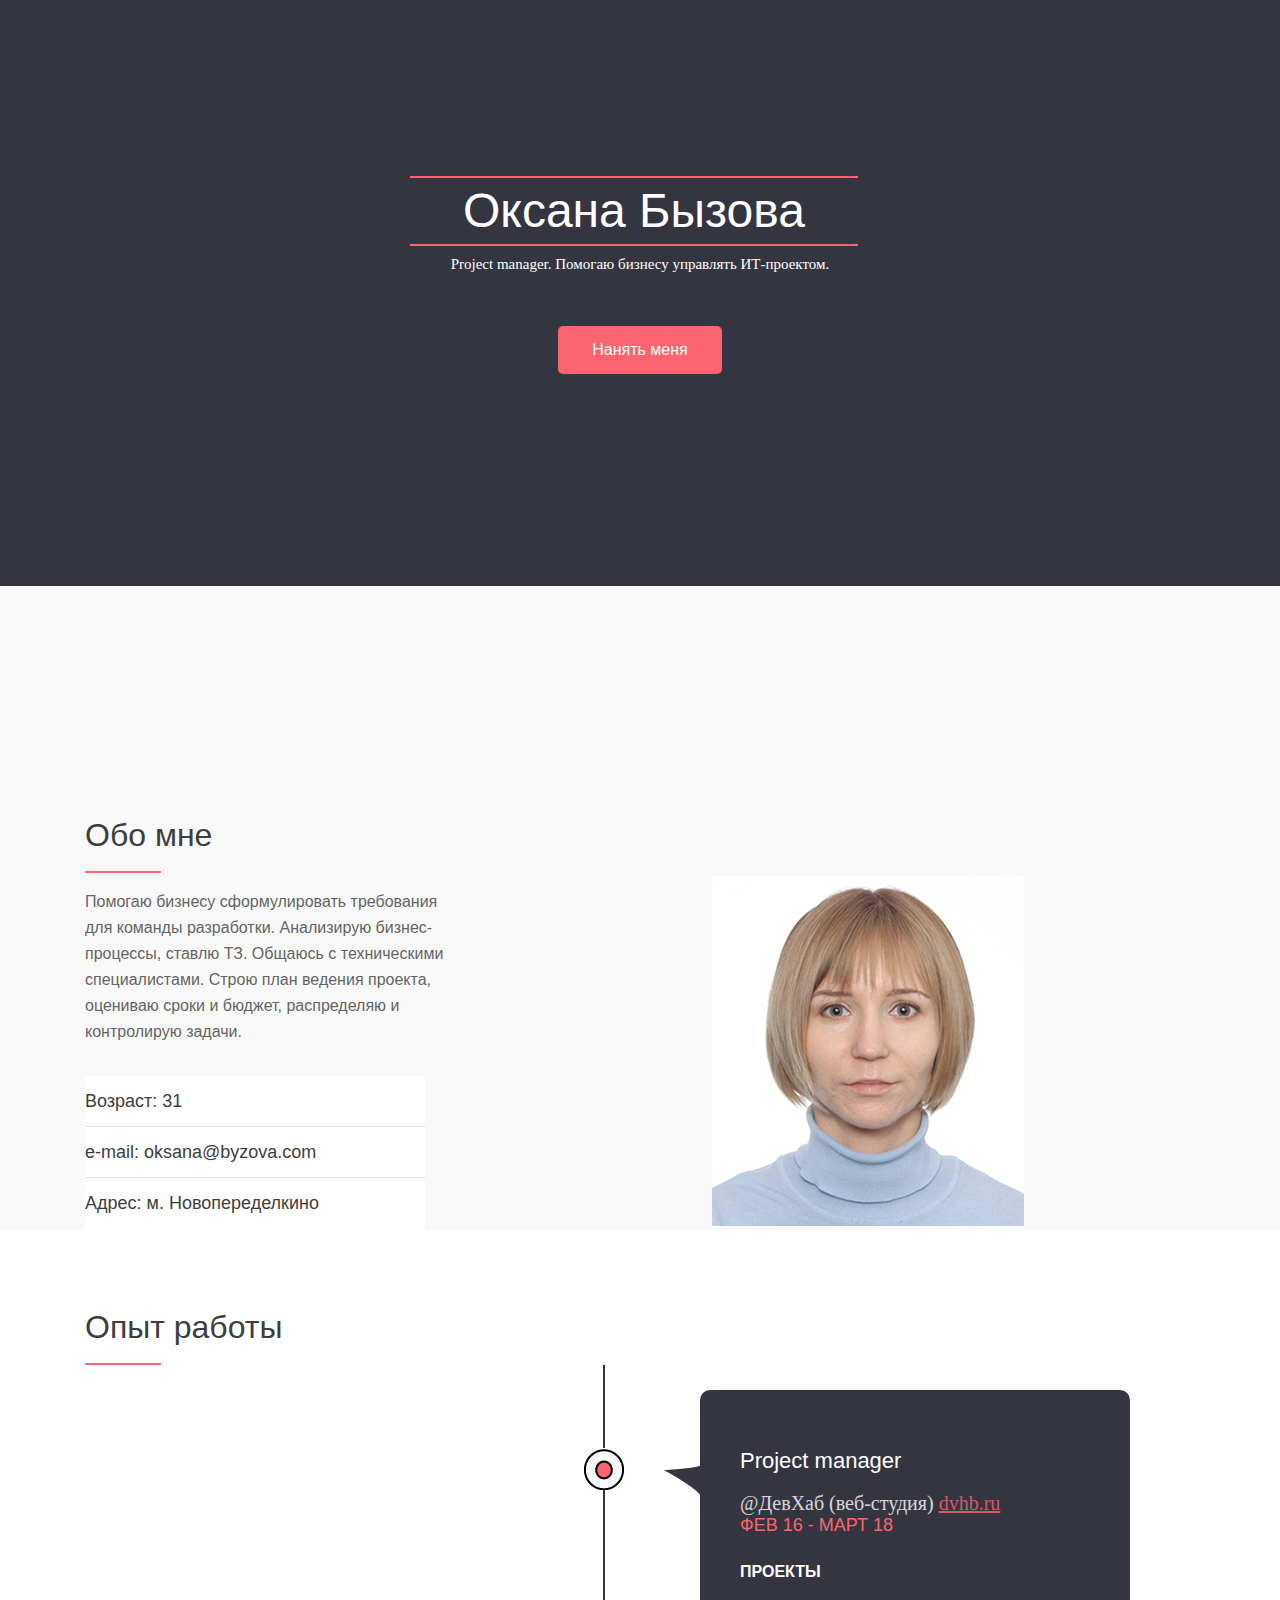
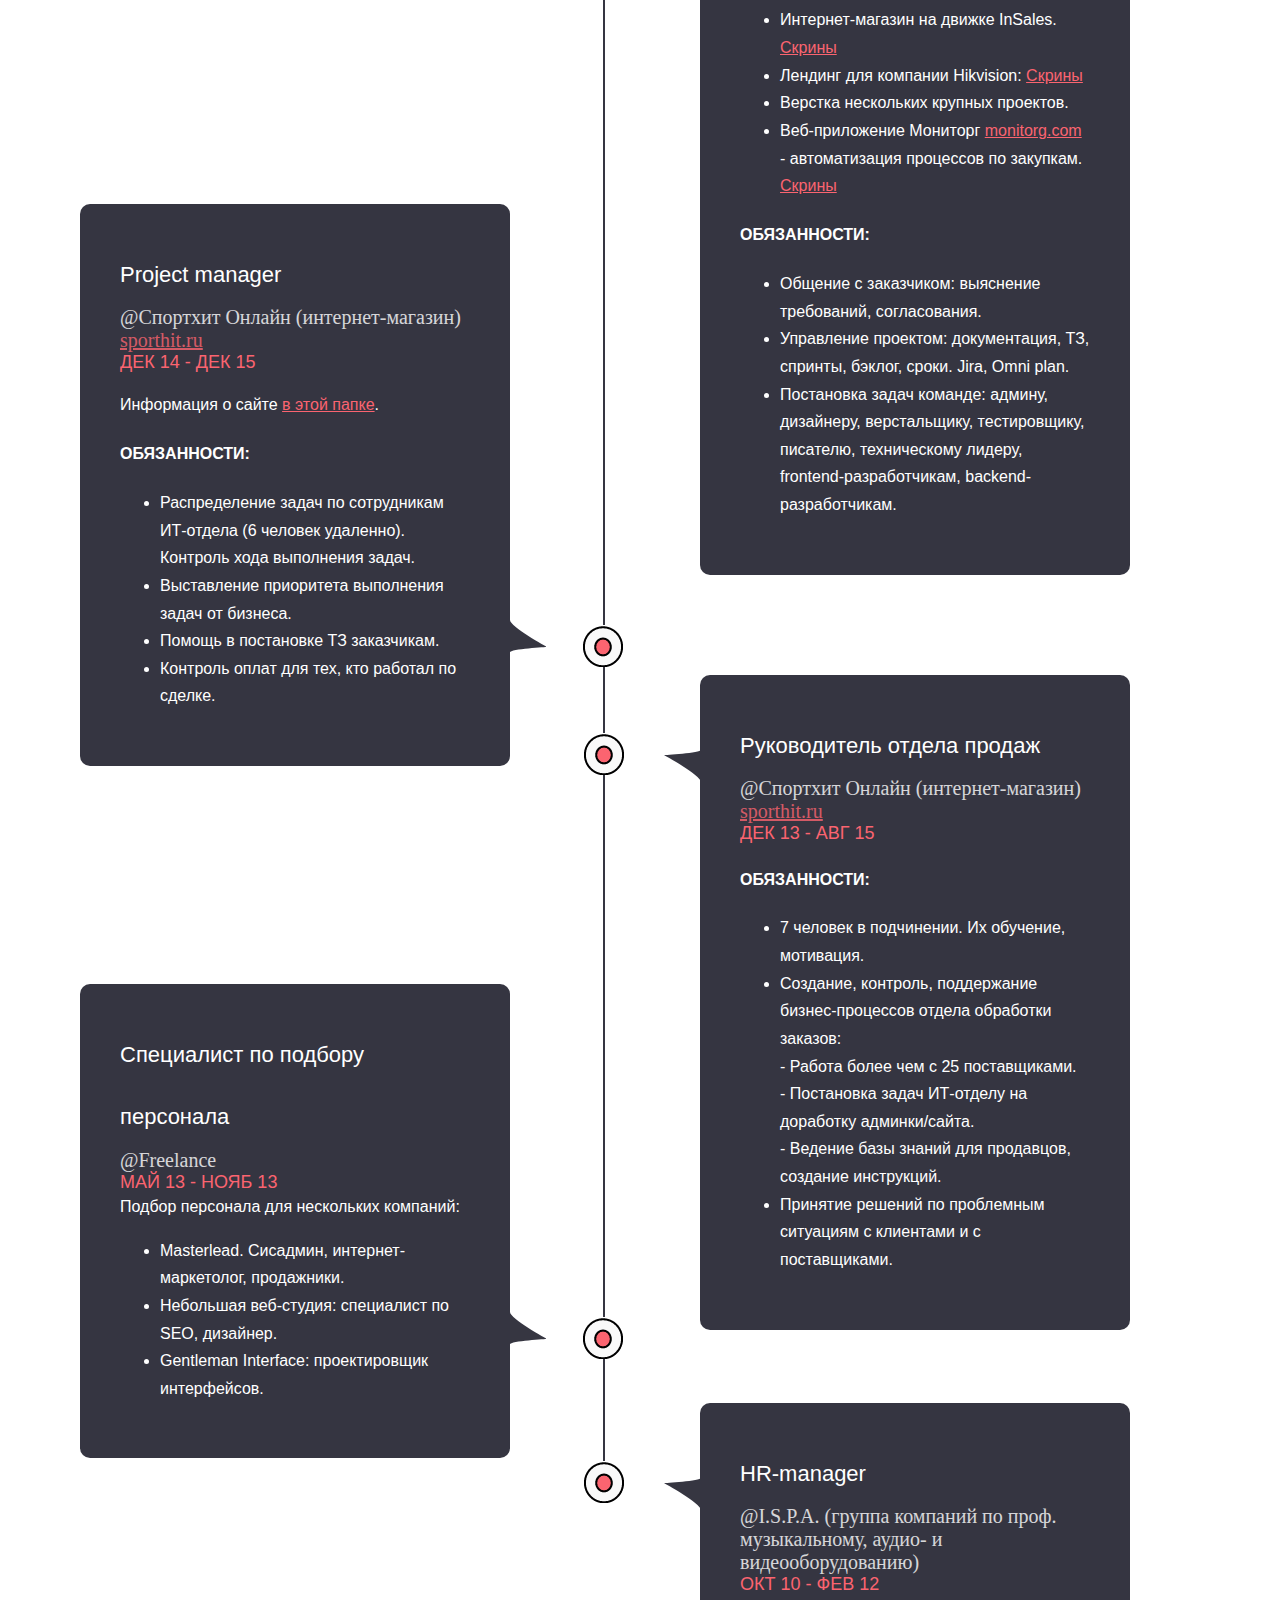
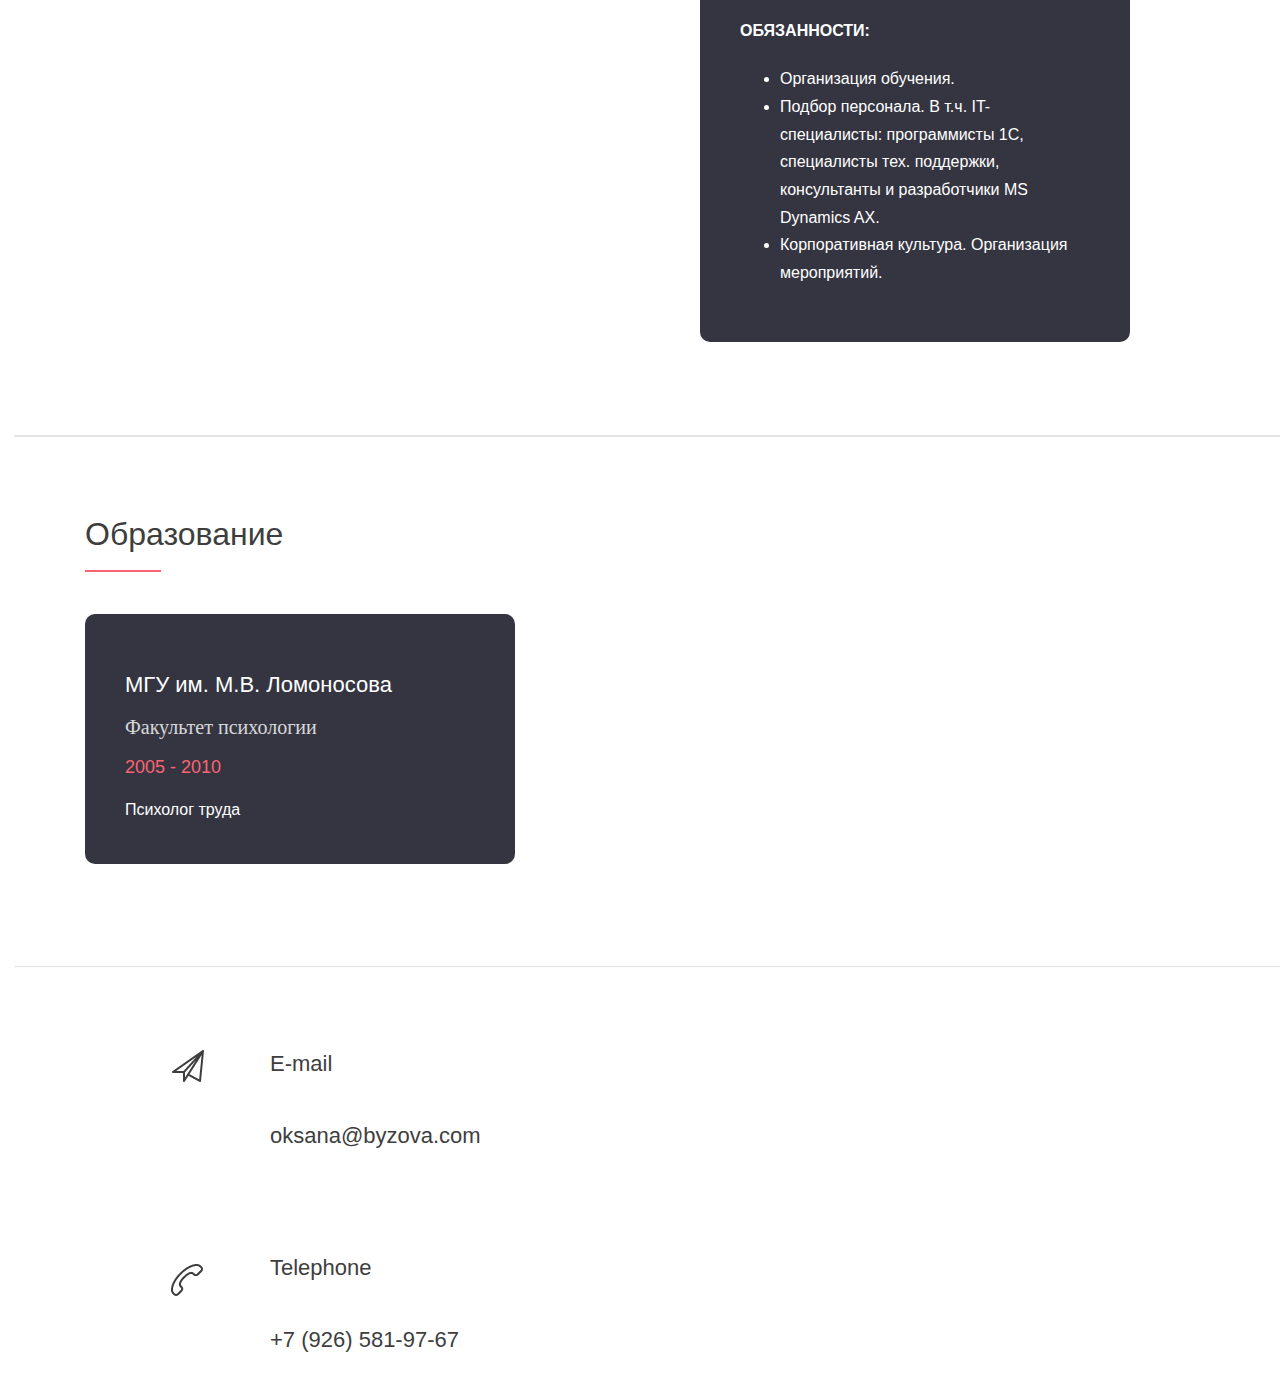
==== index.html @ da2bbc70 "Init" ====
<!DOCTYPE html>
<html>

<head>
    <meta charset="UTF-8">
    <title>Бызова Оксана Юрьевна</title>
    <link rel="stylesheet" href="style.css">
</head>

<body link="#fb6470" vlink="#ffffff" alink="#ffffff">
    <header>
        <div class="infoblock">
            <h1 class=myname>Оксана Бызова</h1>
            <div class="subheader">Project manager. Помогаю бизнесу управлять ИТ-проектом.</div>
            <a href="#footer" class="button">Нанять меня</a>
        </div>
    </header>

    <main>

        <div class="about">
            <div class=info>
                <h2>Обо мне</h2>
                <div class="underline"></div>
                <p>Помогаю бизнесу сформулировать требования для команды разработки. Анализирую бизнес-процессы, ставлю ТЗ.  Общаюсь с техническими специалистами. Строю план ведения проекта, оцениваю сроки и бюджет, распределяю и контролирую задачи.</p>
            </div>
            <div class="contacts">
                <h5>Возраст: 31
                    <div class="underline2"></div>
                    e-mail: oksana@byzova.com
                    <div class="underline3"></div>
                    Адрес: м. Новопеределкино
                </h5>
            </div>
            <div class=photo><img src="img/30252.jpg" alt=photo></div>
        </div>



        <div class="experience">
            <h2>Опыт работы</h2>
            <div class="underline_work"></div>
            
            <div class="polosa"> </div>

            <div class="block right" id="block1">
                <div class="krug"></div>
                <h3>Project manager </h3>
                <div class="organization">@ДевХаб (веб-студия) <a href="https://dvhb.ru">dvhb.ru</a></div>
                <div class="time">фев 16 - март 18</div>
                <div class="text">
                    <h4>ПРОЕКТЫ</h4>
                    <ul>
                        <li> Интернет-магазин на движке InSales. <a href="https://drive.google.com/drive/u/0/folders/1S44F9dSTDe_pTXGoSBGF2icSmXiol08L">Скрины</a> </li>
                        <li> Лендинг для компании Hikvision: <a href="https://drive.google.com/drive/u/0/folders/1VnlgU1w9YN7xpKo1CNWPT7dxIsxHoBh8">Скрины</a> </li>
                        <li> Верстка нескольких крупных проектов. </li>
                        <li> Веб-приложение Мониторг <a href="https://monitorg.com">monitorg.com</a> - автоматизация процессов по закупкам.
                            <a href="https://drive.google.com/drive/u/0/folders/1T9gkl0Xo07L0nH2j9dtSe-pd95F8qpZ_">Скрины</a> </li>
                    </ul>
                    
                    <h4>ОБЯЗАННОСТИ:</h4>
                    <ul>
                    <li> Общение с заказчиком: выяснение требований, согласования.</li>
                    <li> Управление проектом: документация, ТЗ, спринты, бэклог, сроки. Jira, Omni plan.</li>
                    <li> Постановка задач команде: админу, дизайнеру, верстальщику, тестировщику, писателю,  техническому лидеру, frontend-разработчикам, backend-разработчикам.</li>
                    </ul>
                </div>
                <div class="pipka"></div>
            </div>

        
            <div class="block left" id="block2">
               <div class="krug"></div>
                <h3>Project manager </h3>
                <div class="organization"> @Спортхит Онлайн (интернет-магазин) <a href="https://sporthit.ru">sporthit.ru</a></div>
                    <div class="time">дек 14 - дек 15</div>
                    <br>
                <div class="text"> Информация о сайте
                    <a href="https://drive.google.com/drive/u/0/folders/1ZqDtvXw_lMX0xqaxFVpktIInwquekAmx">в этой папке</a>. 
                    <br>
                    <h4>ОБЯЗАННОСТИ:</h4> <ul>
                    <li> Распределение задач по сотрудникам ИТ-отдела (6 человек удаленно). Контроль хода выполнения задач. </li>
                    <li> Выставление приоритета выполнения задач от бизнеса. </li>
                    <li> Помощь в постановке ТЗ заказчикам. </li>
                    <li> Контроль оплат для тех, кто работал по сделке. </li>
                    </ul>
                </div>
                <div class="pipka"></div>
            </div>

            
            <div class="block right" id="block3">
               <div class="krug"></div>
                <h3>Руководитель отдела продаж </h3>
                <div class="organization">@Спортхит Онлайн (интернет-магазин) <a href="https://sporthit.ru">sporthit.ru</a></div>
                <div class="time">дек 13 - авг 15</div>
                <div class="text">
                    <h4>ОБЯЗАННОСТИ: </h4> <ul>
                    <li> 7 человек в подчинении. Их обучение, мотивация. </li>
                    <li> Создание, контроль, поддержание бизнес-процессов отдела обработки заказов: </li>
                    - Работа более чем с 25 поставщиками. <br>
                    - Постановка задач ИТ-отделу на доработку админки/сайта. <br>
                    - Ведение базы знаний для продавцов, создание инструкций. <br>
                    <li> Принятие решений по проблемным ситуациям с клиентами и с поставщиками. </li>
                    </ul>
                </div>
                 <div class="pipka"></div>
            </div>

            
            <div class="block left" id="block4">
                <div class="krug"></div>
                <h3>Специалист по подбору персонала</h3>
                <div class="organization"> @Freelance</div>
                <div class="time">май 13 - нояб 13</div>
                <div class="text">
                    Подбор персонала для нескольких компаний: <ul>
                    <li> Masterlead. Сисадмин, интернет-маркетолог, продажники. </li>
                    <li> Небольшая веб-студия: специалист по SEO, дизайнер. </li>
                    <li> Gentleman Interface: проектировщик интерфейсов.</li> 
                    </ul>
                    </div>
    
                     <div class="pipka"></div>
                     
            </div>

            <div class="block right" id="block5">
                <h3>HR-manager </h3>
                <div class="organization">@I.S.P.A. (группа компаний по проф. музыкальному, аудио- и видеооборудованию)</div>
                <div class="time">окт 10 - фев 12</div>
                <div class="text"> <h4>ОБЯЗАННОСТИ: </h4> <ul>
                    <li> Организация обучения. </li>
                    <li> Подбор персонала. В т.ч. IT-специалисты: программисты 1С, специалисты тех. поддержки, консультанты и разработчики MS Dynamics AX.</li>
                    <li> Корпоративная культура. Организация мероприятий. </li>
                    </ul>
                    </div>
                     <div class="pipka"></div>
                     <div class="krug"></div>
            </div>
        </div>
        
        <div class=separate_line></div>
        
        <div class="experience_mob">
            <h2>Опыт работы</h2>
            <div class="underline_work"></div>
            
            <div class="polosa_mob"></div>
            
            
            <div class="block_mob left" id="block7">
                <div class="krug_mob"></div>
                <h3>Project manager </h3>
                <div class="organization">@ДевХаб (веб-студия) <a href="https://dvhb.ru">dvhb.ru</a></div>
                <div class="time">фев 16 - март 18</div>
                <div class="text">
                    <h4>ПРОЕКТЫ</h4>
                    <ul>
                        <li> Интернет-магазин на движке InSales. <a href="https://drive.google.com/drive/u/0/folders/1S44F9dSTDe_pTXGoSBGF2icSmXiol08L">Скрины</a> </li>
                        <li> Лендинг для компании Hikvision: <a href="https://drive.google.com/drive/u/0/folders/1VnlgU1w9YN7xpKo1CNWPT7dxIsxHoBh8">Скрины</a> </li>
                        <li> Верстка нескольких крупных проектов. </li>
                        <li> Веб-приложение Мониторг <a href="https://monitorg.com">monitorg.com</a> - автоматизация процессов по закупкам.
                            <a href="https://drive.google.com/drive/u/0/folders/1T9gkl0Xo07L0nH2j9dtSe-pd95F8qpZ_">Скрины</a> </li>
                    </ul>
                    
                    <h4>ОБЯЗАННОСТИ:</h4>
                    <ul>
                    <li> Общение с заказчиком: выяснение требований, согласования.</li>
                    <li> Управление проектом: документация, ТЗ, спринты, бэклог, сроки. Jira, Omni plan.</li>
                    <li> Постановка задач команде: админу, дизайнеру, верстальщику, тестировщику, писателю,  техническому лидеру, frontend-разработчикам, backend-разработчикам.</li>
                    </ul>
                </div>
                <div class="pipka"></div>
            </div>
            
            <div class="block_mob left" id="block8">
               <div class="krug_mob"></div>
                <h3>Project manager </h3>
                <div class="organization"> @Спортхит Онлайн (интернет-магазин) <a href="https://sporthit.ru">sporthit.ru</a></div>
                    <div class="time">дек 14 - дек 15</div>
                    <br>
                <div class="text"> Информация о сайте
                    <a href="https://drive.google.com/drive/u/0/folders/1ZqDtvXw_lMX0xqaxFVpktIInwquekAmx">в этой папке</a>. 
                    <br>
                    <h4>ОБЯЗАННОСТИ:</h4> <ul>
                    <li> Распределение задач по сотрудникам ИТ-отдела (6 человек удаленно). </li>
                    <li> Контроль хода выполнения задач. </li>
                    <li> Выставление приоритета выполнения задач от бизнеса. </li>
                    <li> Помощь в постановке ТЗ заказчикам. </li>
                    <li> Контроль оплат для тех, кто работал по сделке. </li>
                    </ul>
                </div>
                <div class="pipka"></div>
        
            </div>

            <div class="block_mob left" id="block9">
               <div class="krug_mob"></div>
                <h3>Руководитель отдела продаж </h3>
                <div class="organization">@Спортхит Онлайн (интернет-магазин) <a href="https://sporthit.ru">sporthit.ru</a></div>
                <div class="time">дек 13 - авг 15</div>
                <div class="text">
                    <h4>ОБЯЗАННОСТИ: </h4> <ul>
                    <li> 7 человек в подчинении. Их обучение, мотивация. </li>
                    <li> Создание, контроль, поддержание бизнес-процессов отдела обработки заказов: </li>
                    - Работа более чем с 25 поставщиками. <br>
                    - Постановка задач ИТ-отделу на доработку админки/сайта. <br>
                    - Ведение базы знаний для продавцов, создание инструкций. <br>
                    <li> Принятие решений по проблемным ситуациям с клиентами и с поставщиками. </li>
                    </ul>
                </div>
                 <div class="pipka"></div>
            </div>
                       
                       
          <div class="block_mob left" id="block10">
            <div class="krug_mob"></div>
            <h3>Специалист по подбору персонала</h3>
            <div class="organization"> @Freelance</div>
            <div class="time">май 13 - нояб 13</div>
            <div class="text">
                Подбор персонала для нескольких компаний: <ul>
                    <li> Masterlead. Сисадмин, интернет-маркетолог, продажники. </li>
                    <li> Небольшая веб-студия: специалист по SEO, дизайнер. </li>
                    <li> Gentleman Interface: проектировщик интерфейсов.</li>
                </ul>
            </div>

            <div class="pipka"></div>
        </div>
        
                    <div class="block_mob left" id="block11">
               <div class="krug_mob"></div>
                <h3>HR-manager </h3>
                <div class="organization">@I.S.P.A. (группа компаний по проф. музыкальному, аудио- и видеооборудованию)</div>
                <div class="time">окт 10 - фев 12</div>
                <div class="text"> <h4>ОБЯЗАННОСТИ: </h4> <ul>
                    <li> Организация обучения. </li>
                    <li> Подбор персонала. В т.ч. IT-специалисты: программисты 1С, специалисты тех. поддержки, консультанты и разработчики MS Dynamics AX.</li>
                    <li> Корпоративная культура. Организация мероприятий. </li>
                    </ul>
                    </div>
                     <div class="pipka"></div>
            </div>
        
        
        
        
        </div>
        
       <div class=separate_line></div> 
        
        
<div class="education">
    <h2>Образование</h2>
    <div class="underline_work"></div>
    <div class="block" id="block6">
    <h3>МГУ им. М.В. Ломоносова</h3>
    <div class="faculty">Факультет психологии</div>
    <br>
    <div class="time_learn">2005 - 2010</div>
       <br>
        <div class="text">Психолог труда</div>
  </div>
        </div>
   
    <div class="separate_line"></div>
    </main>





<footer>
   <a name="footer"></a>
    <div class=mail>
       <div class=icon_mail><img src="img/7.png" alt=icon></div>
        <div class=text_mail><p>E-mail </p>
            <p>oksana@byzova.com </p></div>
    </div>
    <div class=phone>
       <div class=icon_phone><img src="img/8.png" alt=icon></div>
        <div class=text_phone><p>Telephone </p>
            <p>+7 (926) 581-97-67 </p></div>
    </div>
</footer>
</body>

</html>
---- style.css ----
@media screen and (max-device-width: 1000px) {
    main .experience {display:none;}
    main .experience_mob {display:block;}
   }
@media screen and (min-device-width: 1000px) {
    main .experience {display:block;}
    main .experience_mob {display:none;}
   }
body {
    font-family: "Raleway - Semi Bold", sans-serif;
    margin: 0;
}

header {
    width: 100%;
    height: 586px;
    background-color: #353541;
}

header .infoblock {
    width: 460px;
    position: relative;
    top: 30%;
    left: 50%;
    margin-left: -230px;
}

header h1.myname {
    color: #ffffff;
    font-size: 48px;
    font-weight: 500;
    line-height: 36.48px;
    border-top: 2px solid #fb6470;
    border-bottom: 2px solid #fb6470;
    display: inline-block;
    padding: 15px 53px;
    margin: 0;
}

header .subheader {
    /* Style for "#Ui/ux Exp" */
    color: #ffffff;
    font-family: Raleway;
    font-size: 15px;
    font-weight: 500;
    line-height: 36.48px;
    width: 100%;
    text-align: center;
}

header .button {
    background-color: #fb6470;
    border: none;
    color: white;
    padding: 15px 32px;
    text-align: center;
    text-decoration: none;
    font-size: 16px;
    border-radius: 5px;
    width: 100px;
    margin: auto;
    margin-top: 43px;
    display: block;
}

main {
    /* Style for "Rectangle" */
    width: 100%;
    display: block;
}

main .info {
    width: 360px;
}

main .underline {
    height: 2px;
    width: 76px;
    background-color: #fb6470;
    margin-top: 18px;
}

main .about p {
    /* Style for "Lorem ipsu" */
    opacity: 0.8;
    color: #3e3e3e;
    font-size: 16px;
    font-weight: 500;
    line-height: 26px;
}

main .contacts {
    /* Style for "Rectangle" */
    width: 340px;
    height: 154px;
    background-color: #ffffff;
}

main .underline2 {
    width: 340px;
    height: 1px;
    background-color: #000000;
    opacity: 0.1;
}

main .underline3 {
    width: 340px;
    height: 1px;
    background-color: #000000;
    opacity: 0.1;
}

main .about {
    background-color: #f9f9f9;
    padding-top: 231px;
    padding-left: 85px;
    position: relative;
}

main .photo {
    position: absolute;
    right: 20%;
    width: 312px;
    bottom: 0;
    float: right;
}

main .experience {
    padding-top: 79px;
    padding-left: 85px;
    height: 2326px;
    position: relative;
}

main .underline_work {
    height: 2px;
    width: 76px;
    background-color: #fb6470;
    margin-top: 18px;
}

main h2 {
    /* Style for "About Me" */
    color: #3e3e3e;
    font-size: 32px;
    font-weight: 400;
    line-height: 36.48px;
    margin: 0;
}


main .polosa {
    width: 2px;
    height: 1726px;
    background-color: #353541;
    display: block;
    position: absolute;
    left: 603px;
}

main .block {
    /* Style for "Rounded Re" */
    width: 350px;
    background-color: #353541;
    border-radius: 10px;
        position: absolute;
    padding: 40px;
}

.left .pipka {
    background-image: url(img/6.png);
    background-repeat: no-repeat;
    width: 36px;
    height: 40px;
    position: absolute;
    right: -36px;
    bottom: 107px;
    
}

.right .pipka {
    background-image: url(img/5%202.png);
    background-repeat: no-repeat;
    width: 36px;
    height: 35px;
    position: absolute;
    top: 74px;
    left: -36px;
}

.right .krug {
    background-image: url(img/9.png);
    background-repeat: no-repeat;
    width: 42px;
    height: 42px;
    position: absolute;
    top: 58px;
    left: -117px;
}

.left .krug {
    background-image: url(img/9.png);
    background-repeat: no-repeat;
    width: 42px;
    height: 42px;
    position: absolute;
    right: -114px;
    bottom: 99px;
}

#block1 {
    top: 160px;
    left: 700px;
    
}

#block2 {
    top: 574px;
    left: 80px;
}

#block3 {
    top: 1045px;
    left: 700px;
}

#block4 {
top: 1354px;
    left: 80px;
}

#block5 {
    top: 1773px;
    left: 700px;
}
    

main h3 {
    color: #ffffff;
    font-size: 22px;
    font-weight: 500;
    line-height: 62.78px;
    margin: 0;
    border: 0;
}


main h5 {
    /* Style for "Name : Al" */
    color: #3e3e3e;
    font-size: 18px;
    font-weight: 500;
    line-height: 50px;
    /* Text style for "N, ame :," */
    font-weight: 400;
    /* Text style for "Al Rayhan" */
    font-weight: 500;
}


main .organization {
opacity: 0.8;
color: #ffffff;
font-family: Raleway;
font-size: 20px;
font-weight: 500;
}

main .text {
    /* Style for "Lorem ipsu" */
    color: #ffffff;
    font-size: 16px;
    font-weight: 400;
    line-height: 27.62px;
}

main .time {
    /* Style for "Jan 2013 -" */
    color: #fb6470;
    font-size: 18px;
    font-weight: 400;
    text-transform: uppercase;
    margin: 0;
    border: 0;
}

main .separate_line {
width: 100%;
height: 1px;
background-color: #000000;
opacity: 0.1;
position:relative;
left: 14px;
}

main .education {
    padding-top: 79px;
    padding-left: 85px;
    height: 450px;
    position: relative;
}


main .faculty {
        opacity: 0.8;
    color: #ffffff;
    font-family: Raleway;
    font-size: 20px;
    font-weight: 500;
}

main .time_learn {
        color: #fb6470;
    font-size: 18px;
    font-weight: 400;
    text-transform: uppercase;
    margin: 0;
    border: 0;
}

#block6 {
    top: 177px;
}

main .experience_mob {
    padding-top: 79px;
    padding-left: 85px;
    height: 2705px;
    position: relative;}

main .block_mob {
    /* Style for "Rounded Re" */
    width: 64.5%;
    background-color: #353541;
    border-radius: 10px;
    position: relative;
    padding: 40px;
    margin-bottom: 40px;
    margin-top: 30px;
}
/*
#block7 {
    top: 160px;
    left: 85px
}

#block8 {
    top: 880px;
    left: 85px
}

#block9 {
    top: 1424px;
    left: 85px
}

#block10 {
    top: 1976px;
    left: 85px
}

#block11 {
    top: 2373px;
    left: 85px
}
*/
main .polosa_mob {
    width: 2px;
    height: 2563px;
    background-color: #353541;
    display: block;
    position: absolute;
    left: 90%;
}

main .krug_mob {
    background-image: url(img/9.png);
    background-repeat: no-repeat;
    width: 42px;
    height: 42px;
    position: absolute;
    right: -163px;
    bottom: 94px;
}

footer {
    /* Style for "Background" */
    padding-left: 85px;
    display: block;
    background-color: #ffffff;
}

footer p {
    /* Style for "Location" */
    color: #3e3e3e;
    font-size: 22px;
    font-weight: 500;
    line-height: 50px;
}

footer .icon_mail { 
    position: relative;
    top: 80px;}

footer .icon_phone {
    position: relative;
    top: 80px;
}

footer .mail {
    padding-left: 85px;
}

footer .text_mail {
    padding-left: 100px;
}

footer .text_phone {
    padding-left: 100px;
}

footer .phone {    
    padding-left: 85px;}
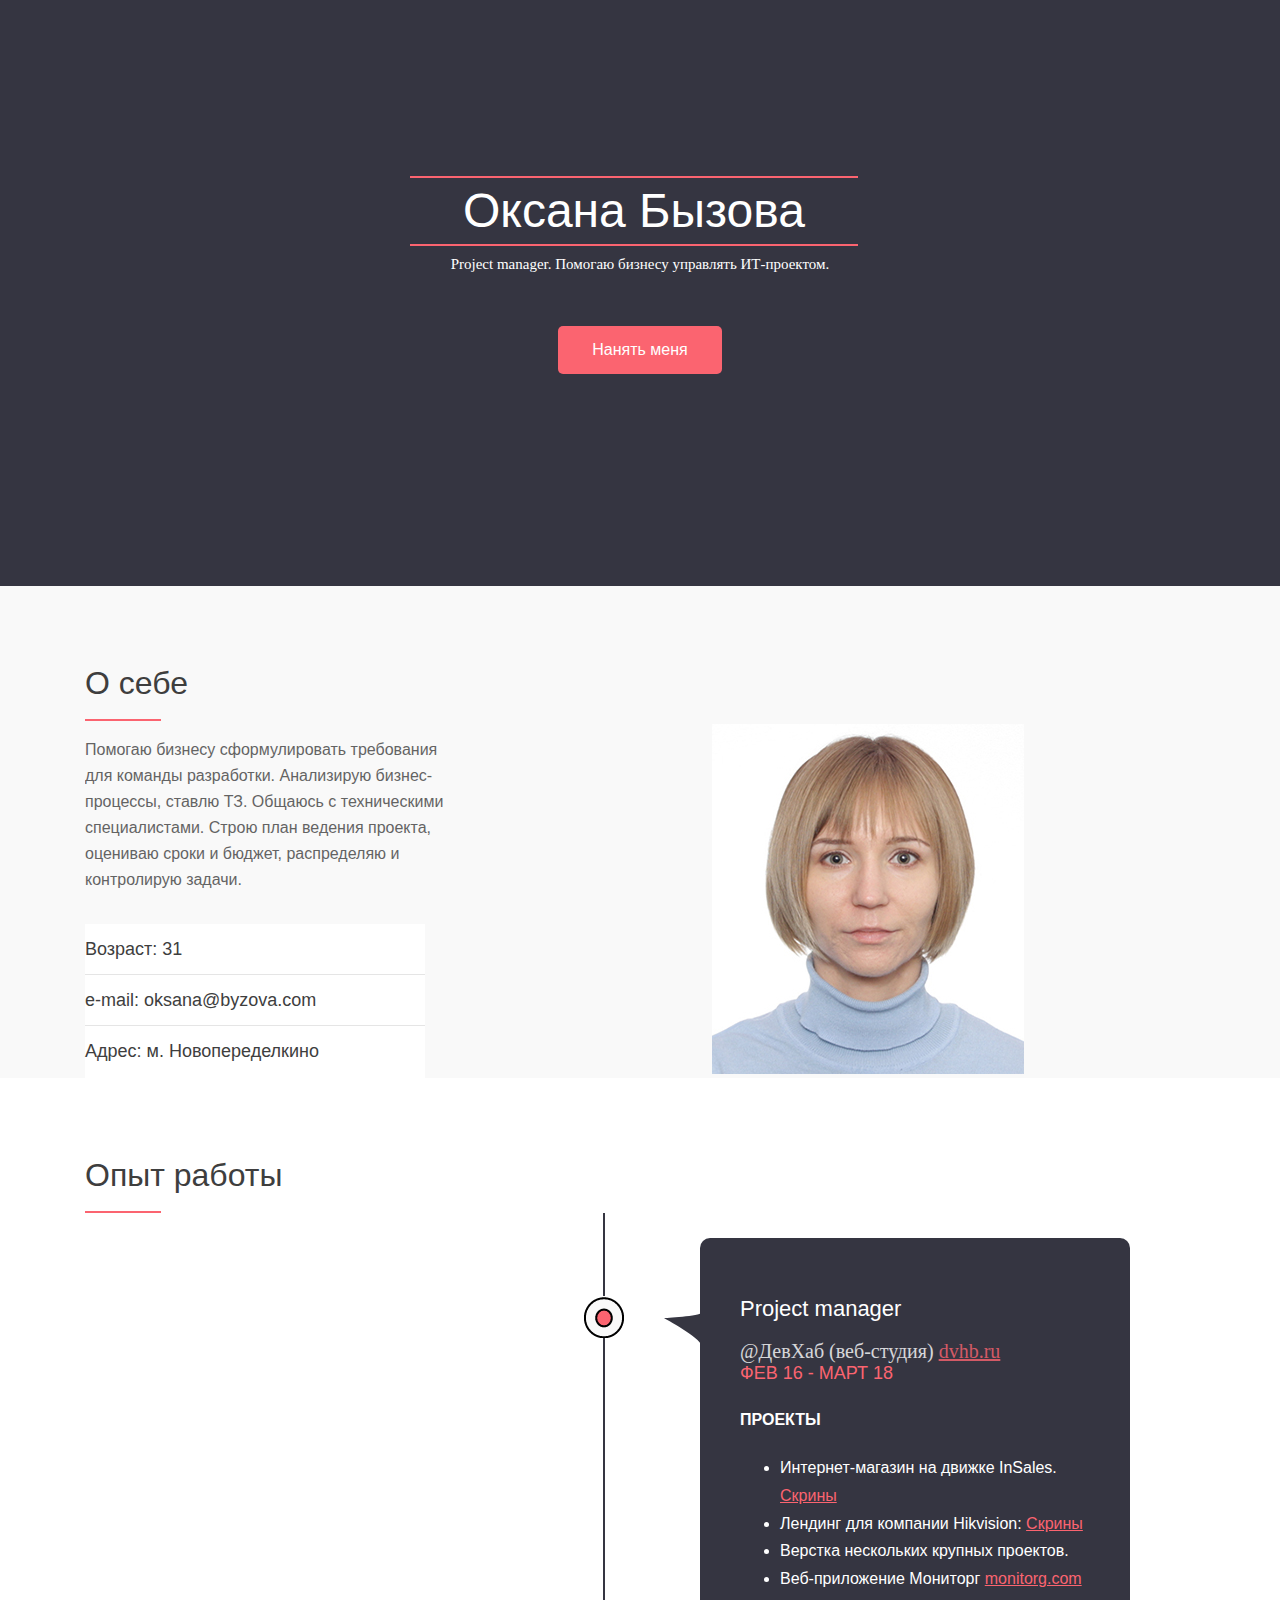
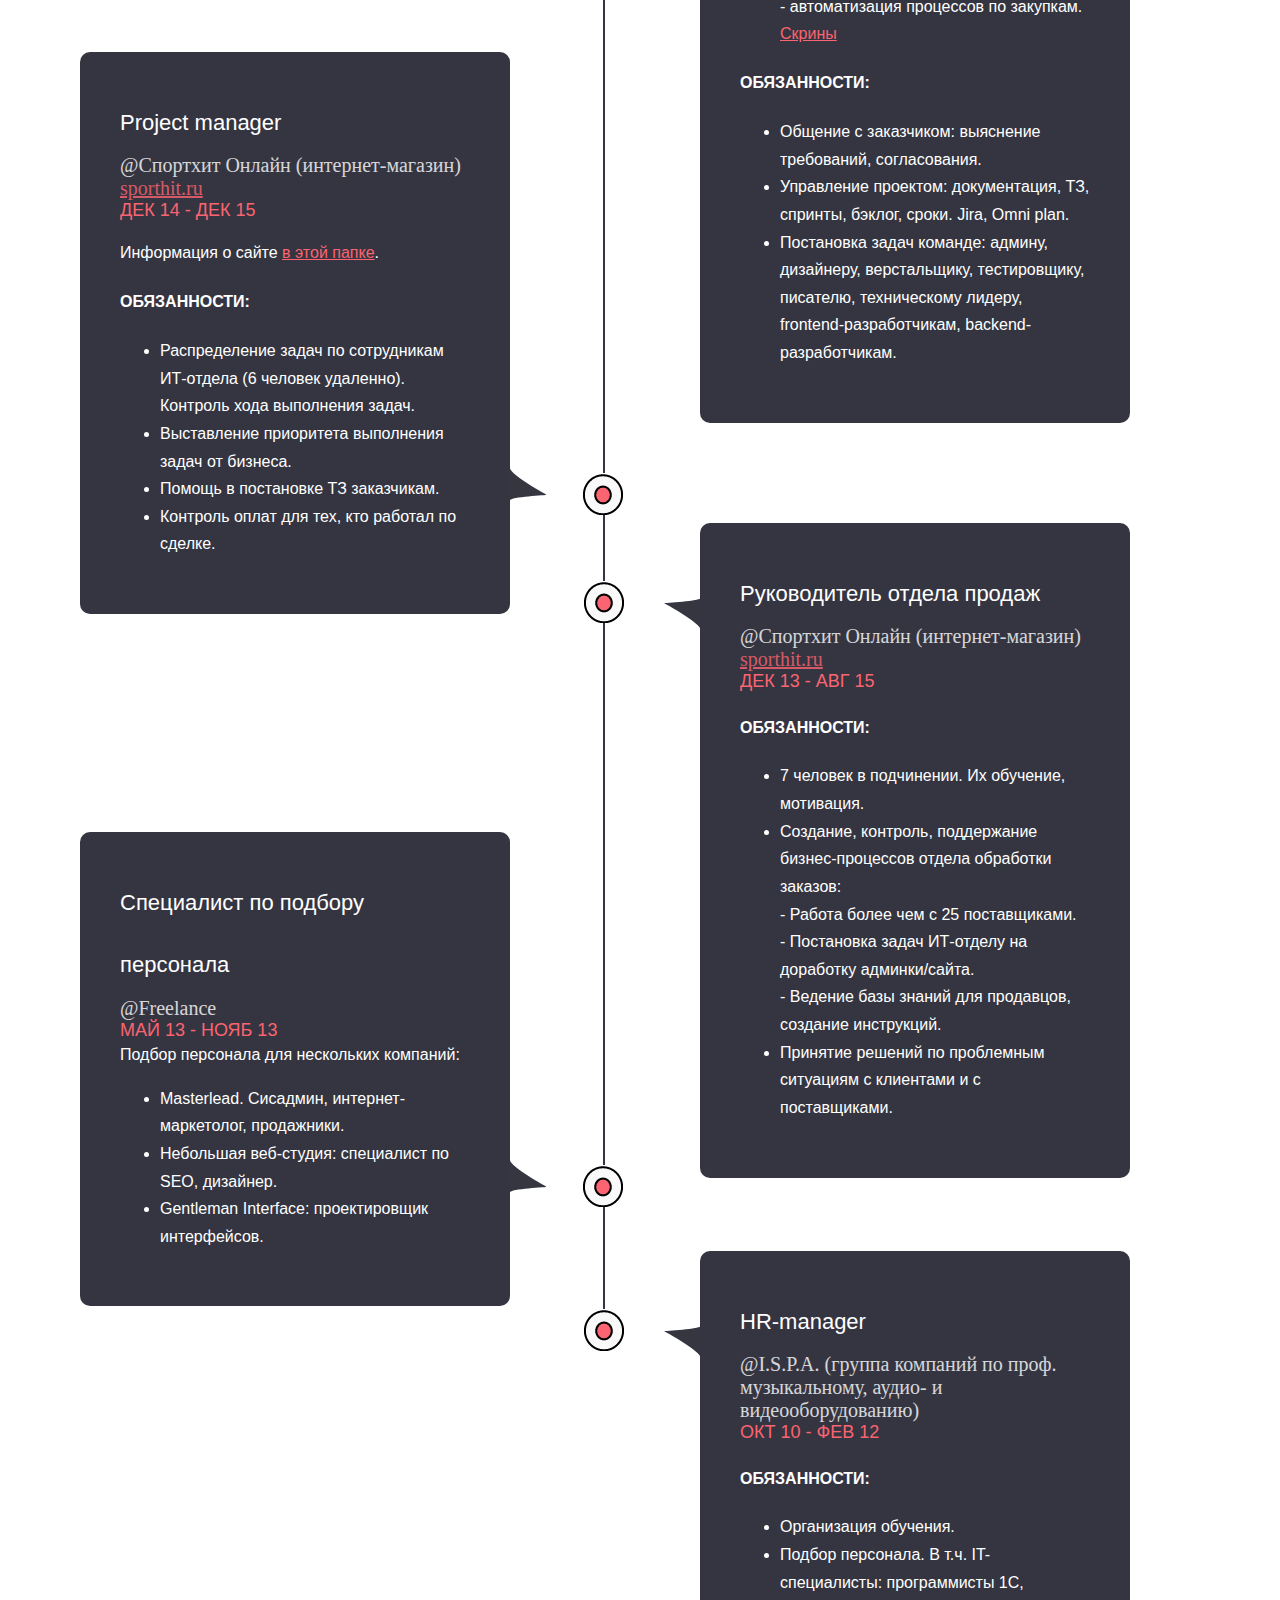
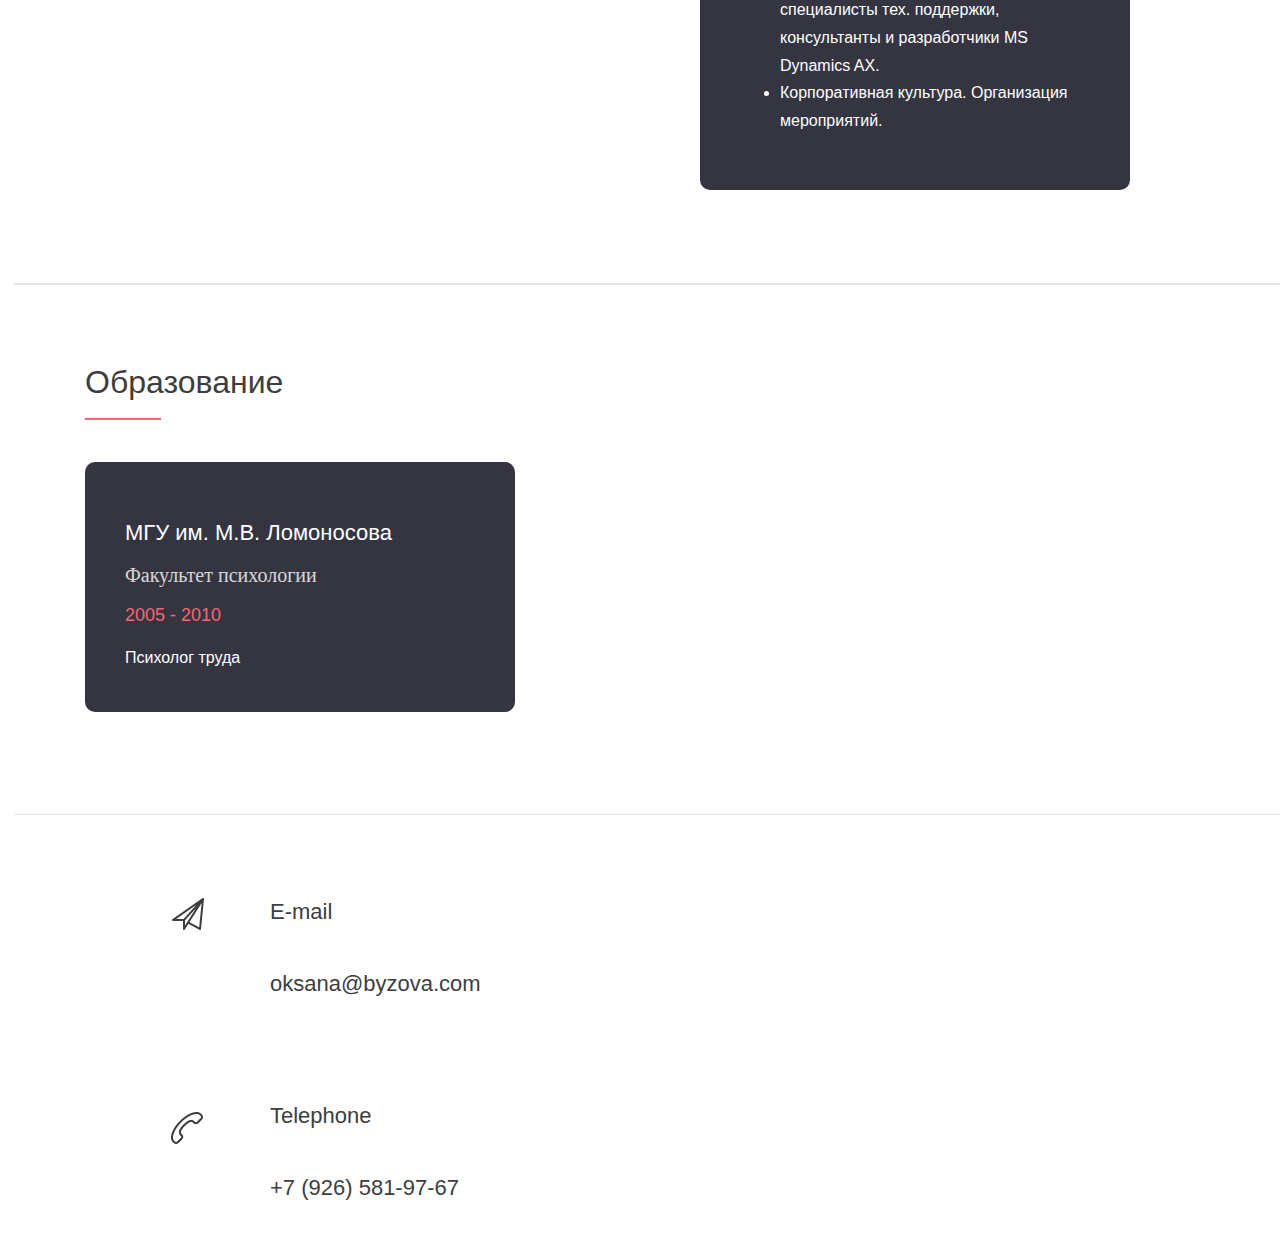
==== commit d4c70d1c: "Адаптивная версия" ====
--- a/index.html
+++ b/index.html
@@ -20,10 +20,11 @@
 
         <div class="about">
             <div class=info>
-                <h2>Обо мне</h2>
+                <h2>О себе</h2>
                 <div class="underline"></div>
                 <p>Помогаю бизнесу сформулировать требования для команды разработки. Анализирую бизнес-процессы, ставлю ТЗ.  Общаюсь с техническими специалистами. Строю план ведения проекта, оцениваю сроки и бюджет, распределяю и контролирую задачи.</p>
             </div>
+            <div class=photo><img src="img/30252.jpg" alt=photo></div>
             <div class="contacts">
                 <h5>Возраст: 31
                     <div class="underline2"></div>
@@ -32,7 +33,7 @@
                     Адрес: м. Новопеределкино
                 </h5>
             </div>
-            <div class=photo><img src="img/30252.jpg" alt=photo></div>
+
         </div>
 
 
@@ -155,7 +156,7 @@
                 <div class="organization">@ДевХаб (веб-студия) <a href="https://dvhb.ru">dvhb.ru</a></div>
                 <div class="time">фев 16 - март 18</div>
                 <div class="text">
-                    <h4>ПРОЕКТЫ</h4>
+                    <h4>Проекты</h4>
                     <ul>
                         <li> Интернет-магазин на движке InSales. <a href="https://drive.google.com/drive/u/0/folders/1S44F9dSTDe_pTXGoSBGF2icSmXiol08L">Скрины</a> </li>
                         <li> Лендинг для компании Hikvision: <a href="https://drive.google.com/drive/u/0/folders/1VnlgU1w9YN7xpKo1CNWPT7dxIsxHoBh8">Скрины</a> </li>
@@ -164,7 +165,7 @@
                             <a href="https://drive.google.com/drive/u/0/folders/1T9gkl0Xo07L0nH2j9dtSe-pd95F8qpZ_">Скрины</a> </li>
                     </ul>
                     
-                    <h4>ОБЯЗАННОСТИ:</h4>
+                    <h4>Обязанности</h4>
                     <ul>
                     <li> Общение с заказчиком: выяснение требований, согласования.</li>
                     <li> Управление проектом: документация, ТЗ, спринты, бэклог, сроки. Jira, Omni plan.</li>
--- a/style.css
+++ b/style.css
@@ -1,10 +1,61 @@
 @media screen and (max-device-width: 1000px) {
     main .experience {display:none;}
     main .experience_mob {display:block;}
+    main .polosa_mob {height: 95%;}
+}
+@media screen and (max-device-width: 600px) {
+    header .infoblock {width: 600px; margin-left: -300px; top: 22%;}
+    header h1.myname {font-size: 67px;}
+    header .subheader {font-size: 45px; line-height: 52.48px; margin-top: 20px;}
+    header .button {font-size: 30px; width: 189px;}
+    main h2 {font-size: 61px;}
+    main .info {width: 90%}
+    main .about p {font-size: 28px; line-height: 55px;}
+    main .photo {width: 312px;}
+    main .contacts {height: 201px; width: 90%;}
+    main h5 {font-size: 42px; line-height: 64px;}
+    main .underline {height: 3px; width: 185px;}
+    main .underline_work {height: 3px; width: 185px;}
+    main .experience_mob {height: 7885px;}
+    
+    main h3 {font-size: 41px; line-height: 69px;}
+    main .organization {font-size: 39px;}
+    main .time {font-size: 37px; padding-top: 17px;}
+    main .text {font-size: 40px; line-height: 62.62px;}
+    main .block {width: 576px;}
+    main .faculty {font-size: 38px;}
+    main .time_learn {font-size: 32px;}
+    footer p {font-size: 18px;}
+    main .education {height: 538px;}
+    
    }
 @media screen and (min-device-width: 1000px) {
     main .experience {display:block;}
     main .experience_mob {display:none;}
+}
+    @media screen and (min-device-width: 600px) {
+    header .infoblock {width: 460px; margin-left: -230px; top: 30%;} 
+    header h1.myname {font-size: 48px;}
+    header .subheader {font-size: 15px; line-height: 36.48px; margin-top: 0;}
+    header .button {font-size: 16px; width: 100px;}
+    main h2 {font-size: 32px;}
+    main .info {width: 360px;}
+    main .about p {font-size: 16px; line-height: 26px;}
+    main .photo { position: absolute; right: 20%; width: 312px; bottom: 0;float: right;}
+    main .contacts {height: 154px; width: 340px;}
+    main h5 {font-size: 18px; line-height: 50px;}
+    main .underline { height: 2px; width: 76px;}
+    main .underline_work {height: 2px; width: 76px;}
+    main h3 {font-size: 22px;; line-height: 62.78px;}
+    main .organization {font-size: 20px;}
+    main .time {font-size: 18px; padding-top: 0;}
+    main .text {font-size: 16px; line-height: 27.62px;}
+    main .block {width: 350px;}
+    main .faculty {font-size: 20px;}
+    main .time_learn {font-size: 18px;}
+    footer p {font-size: 22px;}
+    main .education {height: 450px;}
+    
    }
 body {
     font-family: "Raleway - Semi Bold", sans-serif;
@@ -18,16 +69,12 @@
 }
 
 header .infoblock {
-    width: 460px;
-    position: relative;
-    top: 30%;
+    position: relative;
     left: 50%;
-    margin-left: -230px;
 }
 
 header h1.myname {
     color: #ffffff;
-    font-size: 48px;
     font-weight: 500;
     line-height: 36.48px;
     border-top: 2px solid #fb6470;
@@ -41,9 +88,7 @@
     /* Style for "#Ui/ux Exp" */
     color: #ffffff;
     font-family: Raleway;
-    font-size: 15px;
-    font-weight: 500;
-    line-height: 36.48px;
+    font-weight: 500;
     width: 100%;
     text-align: center;
 }
@@ -55,9 +100,7 @@
     padding: 15px 32px;
     text-align: center;
     text-decoration: none;
-    font-size: 16px;
     border-radius: 5px;
-    width: 100px;
     margin: auto;
     margin-top: 43px;
     display: block;
@@ -69,13 +112,7 @@
     display: block;
 }
 
-main .info {
-    width: 360px;
-}
-
 main .underline {
-    height: 2px;
-    width: 76px;
     background-color: #fb6470;
     margin-top: 18px;
 }
@@ -84,15 +121,11 @@
     /* Style for "Lorem ipsu" */
     opacity: 0.8;
     color: #3e3e3e;
-    font-size: 16px;
-    font-weight: 500;
-    line-height: 26px;
+    font-weight: 500;
 }
 
 main .contacts {
     /* Style for "Rectangle" */
-    width: 340px;
-    height: 154px;
     background-color: #ffffff;
 }
 
@@ -112,17 +145,9 @@
 
 main .about {
     background-color: #f9f9f9;
-    padding-top: 231px;
-    padding-left: 85px;
-    position: relative;
-}
-
-main .photo {
-    position: absolute;
-    right: 20%;
-    width: 312px;
-    bottom: 0;
-    float: right;
+    padding-top: 79px;
+    padding-left: 85px;
+    position: relative;
 }
 
 main .experience {
@@ -133,8 +158,6 @@
 }
 
 main .underline_work {
-    height: 2px;
-    width: 76px;
     background-color: #fb6470;
     margin-top: 18px;
 }
@@ -142,7 +165,6 @@
 main h2 {
     /* Style for "About Me" */
     color: #3e3e3e;
-    font-size: 32px;
     font-weight: 400;
     line-height: 36.48px;
     margin: 0;
@@ -160,10 +182,9 @@
 
 main .block {
     /* Style for "Rounded Re" */
-    width: 350px;
     background-color: #353541;
     border-radius: 10px;
-        position: absolute;
+    position: absolute;
     padding: 40px;
 }
 
@@ -237,9 +258,7 @@
 
 main h3 {
     color: #ffffff;
-    font-size: 22px;
-    font-weight: 500;
-    line-height: 62.78px;
+    font-weight: 500;
     margin: 0;
     border: 0;
 }
@@ -248,9 +267,7 @@
 main h5 {
     /* Style for "Name : Al" */
     color: #3e3e3e;
-    font-size: 18px;
-    font-weight: 500;
-    line-height: 50px;
+    font-weight: 500;
     /* Text style for "N, ame :," */
     font-weight: 400;
     /* Text style for "Al Rayhan" */
@@ -262,22 +279,18 @@
 opacity: 0.8;
 color: #ffffff;
 font-family: Raleway;
-font-size: 20px;
 font-weight: 500;
 }
 
 main .text {
     /* Style for "Lorem ipsu" */
     color: #ffffff;
-    font-size: 16px;
     font-weight: 400;
-    line-height: 27.62px;
 }
 
 main .time {
     /* Style for "Jan 2013 -" */
     color: #fb6470;
-    font-size: 18px;
     font-weight: 400;
     text-transform: uppercase;
     margin: 0;
@@ -296,7 +309,6 @@
 main .education {
     padding-top: 79px;
     padding-left: 85px;
-    height: 450px;
     position: relative;
 }
 
@@ -305,13 +317,11 @@
         opacity: 0.8;
     color: #ffffff;
     font-family: Raleway;
-    font-size: 20px;
     font-weight: 500;
 }
 
 main .time_learn {
         color: #fb6470;
-    font-size: 18px;
     font-weight: 400;
     text-transform: uppercase;
     margin: 0;
@@ -325,7 +335,6 @@
 main .experience_mob {
     padding-top: 79px;
     padding-left: 85px;
-    height: 2705px;
     position: relative;}
 
 main .block_mob {
@@ -366,7 +375,6 @@
 */
 main .polosa_mob {
     width: 2px;
-    height: 2563px;
     background-color: #353541;
     display: block;
     position: absolute;
@@ -393,7 +401,6 @@
 footer p {
     /* Style for "Location" */
     color: #3e3e3e;
-    font-size: 22px;
     font-weight: 500;
     line-height: 50px;
 }
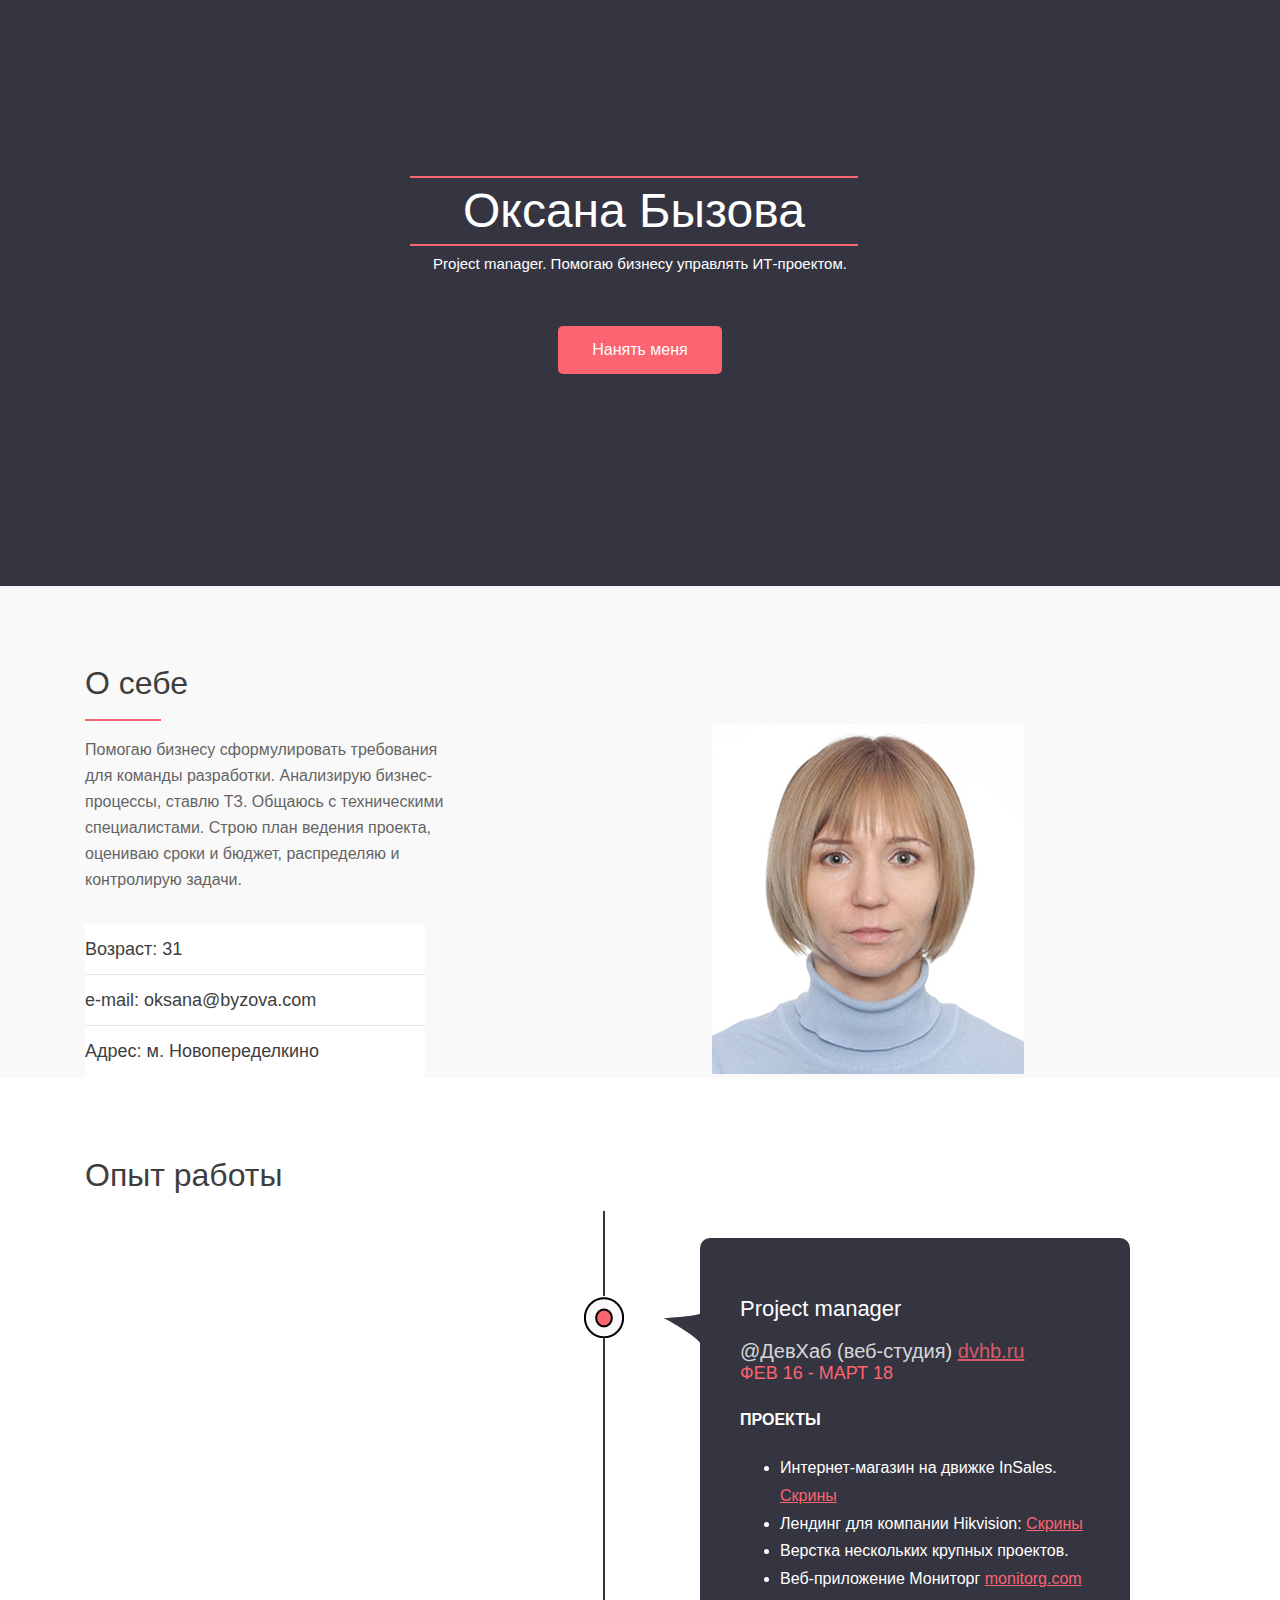
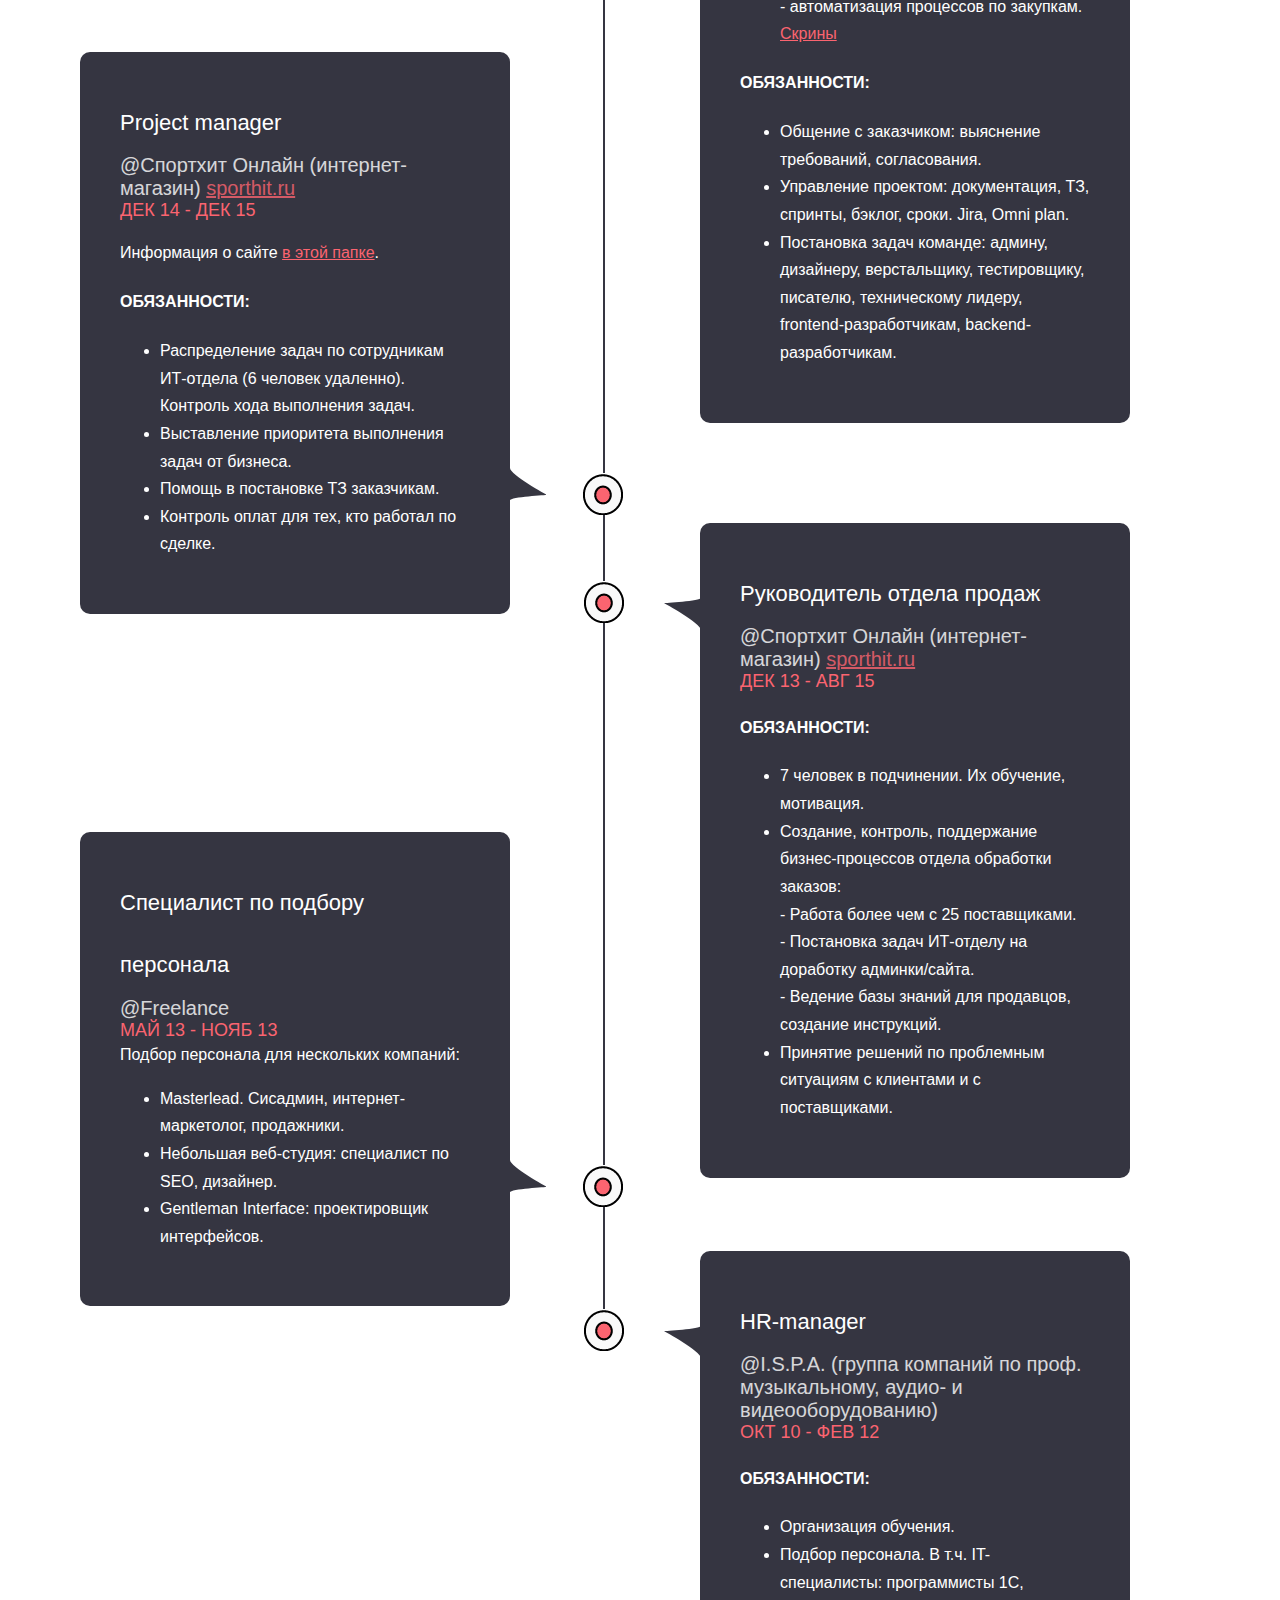
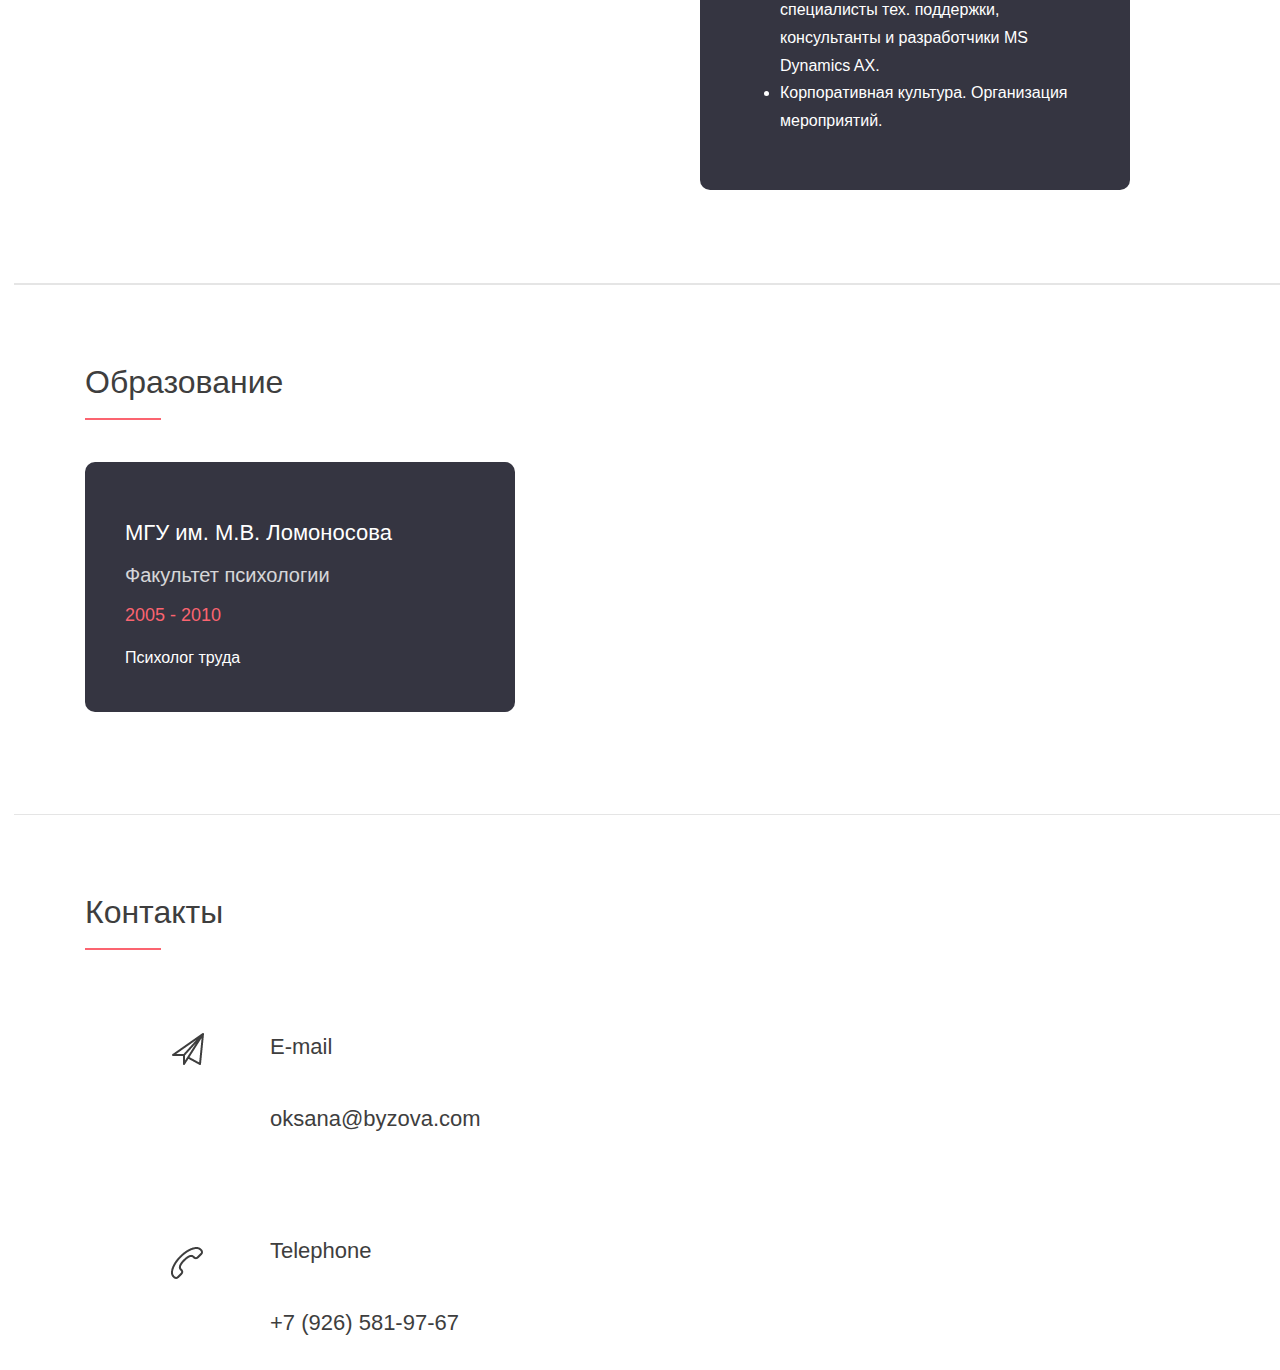
==== commit 04fc4a19: "Добавлен заголовок "Контакты" и еще некоторые фиксы моб версии" ====
--- a/index.html
+++ b/index.html
@@ -145,7 +145,7 @@
         
         <div class="experience_mob">
             <h2>Опыт работы</h2>
-            <div class="underline_work"></div>
+            <div class="underline"></div>
             
             <div class="polosa_mob"></div>
             
@@ -255,7 +255,7 @@
         
 <div class="education">
     <h2>Образование</h2>
-    <div class="underline_work"></div>
+    <div class="underline"></div>
     <div class="block" id="block6">
     <h3>МГУ им. М.В. Ломоносова</h3>
     <div class="faculty">Факультет психологии</div>
@@ -274,7 +274,9 @@
 
 
 <footer>
-   <a name="footer"></a>
+  <a name="footer"></a>
+  <h2>Контакты</h2>
+  <div class="underline"></div>
     <div class=mail>
        <div class=icon_mail><img src="img/7.png" alt=icon></div>
         <div class=text_mail><p>E-mail </p>
--- a/style.css
+++ b/style.css
@@ -1,23 +1,21 @@
 @media screen and (max-device-width: 1000px) {
     main .experience {display:none;}
     main .experience_mob {display:block;}
-    main .polosa_mob {height: 95%;}
+    main .polosa_mob {height: 94.5%;}
 }
 @media screen and (max-device-width: 600px) {
     header .infoblock {width: 600px; margin-left: -300px; top: 22%;}
     header h1.myname {font-size: 67px;}
     header .subheader {font-size: 45px; line-height: 52.48px; margin-top: 20px;}
     header .button {font-size: 30px; width: 189px;}
-    main h2 {font-size: 61px;}
+    h2 {font-size: 61px; line-height: 89.48px;}
     main .info {width: 90%}
-    main .about p {font-size: 28px; line-height: 55px;}
+    main .about p {font-size: 40px; line-height: 55px;}
     main .photo {width: 312px;}
     main .contacts {height: 201px; width: 90%;}
     main h5 {font-size: 42px; line-height: 64px;}
-    main .underline {height: 3px; width: 185px;}
-    main .underline_work {height: 3px; width: 185px;}
-    main .experience_mob {height: 7885px;}
-    
+    .underline {height: 3px; width: 185px;}
+    main .experience_mob {height: 6834px;}
     main h3 {font-size: 41px; line-height: 69px;}
     main .organization {font-size: 39px;}
     main .time {font-size: 37px; padding-top: 17px;}
@@ -25,8 +23,9 @@
     main .block {width: 576px;}
     main .faculty {font-size: 38px;}
     main .time_learn {font-size: 32px;}
-    footer p {font-size: 18px;}
-    main .education {height: 538px;}
+    footer p {font-size: 40px;}
+    main .education {height: 565px;}
+    #block6 {top: 226px;}
     
    }
 @media screen and (min-device-width: 1000px) {
@@ -38,14 +37,13 @@
     header h1.myname {font-size: 48px;}
     header .subheader {font-size: 15px; line-height: 36.48px; margin-top: 0;}
     header .button {font-size: 16px; width: 100px;}
-    main h2 {font-size: 32px;}
+    h2 {font-size: 32px; line-height: 36.48px;}
     main .info {width: 360px;}
     main .about p {font-size: 16px; line-height: 26px;}
     main .photo { position: absolute; right: 20%; width: 312px; bottom: 0;float: right;}
     main .contacts {height: 154px; width: 340px;}
     main h5 {font-size: 18px; line-height: 50px;}
-    main .underline { height: 2px; width: 76px;}
-    main .underline_work {height: 2px; width: 76px;}
+    .underline { height: 2px; width: 76px;}
     main h3 {font-size: 22px;; line-height: 62.78px;}
     main .organization {font-size: 20px;}
     main .time {font-size: 18px; padding-top: 0;}
@@ -55,6 +53,7 @@
     main .time_learn {font-size: 18px;}
     footer p {font-size: 22px;}
     main .education {height: 450px;}
+    #block6 {top: 177px;}
     
    }
 body {
@@ -87,7 +86,6 @@
 header .subheader {
     /* Style for "#Ui/ux Exp" */
     color: #ffffff;
-    font-family: Raleway;
     font-weight: 500;
     width: 100%;
     text-align: center;
@@ -112,7 +110,7 @@
     display: block;
 }
 
-main .underline {
+.underline {
     background-color: #fb6470;
     margin-top: 18px;
 }
@@ -162,11 +160,10 @@
     margin-top: 18px;
 }
 
-main h2 {
+h2 {
     /* Style for "About Me" */
     color: #3e3e3e;
     font-weight: 400;
-    line-height: 36.48px;
     margin: 0;
 }
 
@@ -278,7 +275,6 @@
 main .organization {
 opacity: 0.8;
 color: #ffffff;
-font-family: Raleway;
 font-weight: 500;
 }
 
@@ -316,7 +312,6 @@
 main .faculty {
         opacity: 0.8;
     color: #ffffff;
-    font-family: Raleway;
     font-weight: 500;
 }
 
@@ -328,10 +323,6 @@
     border: 0;
 }
 
-#block6 {
-    top: 177px;
-}
-
 main .experience_mob {
     padding-top: 79px;
     padding-left: 85px;
@@ -339,7 +330,7 @@
 
 main .block_mob {
     /* Style for "Rounded Re" */
-    width: 64.5%;
+    width: 76.5%;
     background-color: #353541;
     border-radius: 10px;
     position: relative;
@@ -378,7 +369,7 @@
     background-color: #353541;
     display: block;
     position: absolute;
-    left: 90%;
+    left: 95%;
 }
 
 main .krug_mob {
@@ -387,13 +378,14 @@
     width: 42px;
     height: 42px;
     position: absolute;
-    right: -163px;
+    right: -101px;
     bottom: 94px;
 }
 
 footer {
     /* Style for "Background" */
     padding-left: 85px;
+    padding-top: 79px;
     display: block;
     background-color: #ffffff;
 }
@@ -427,4 +419,4 @@
 }
 
 footer .phone {    
-    padding-left: 85px;}+    padding-left: 85px;}
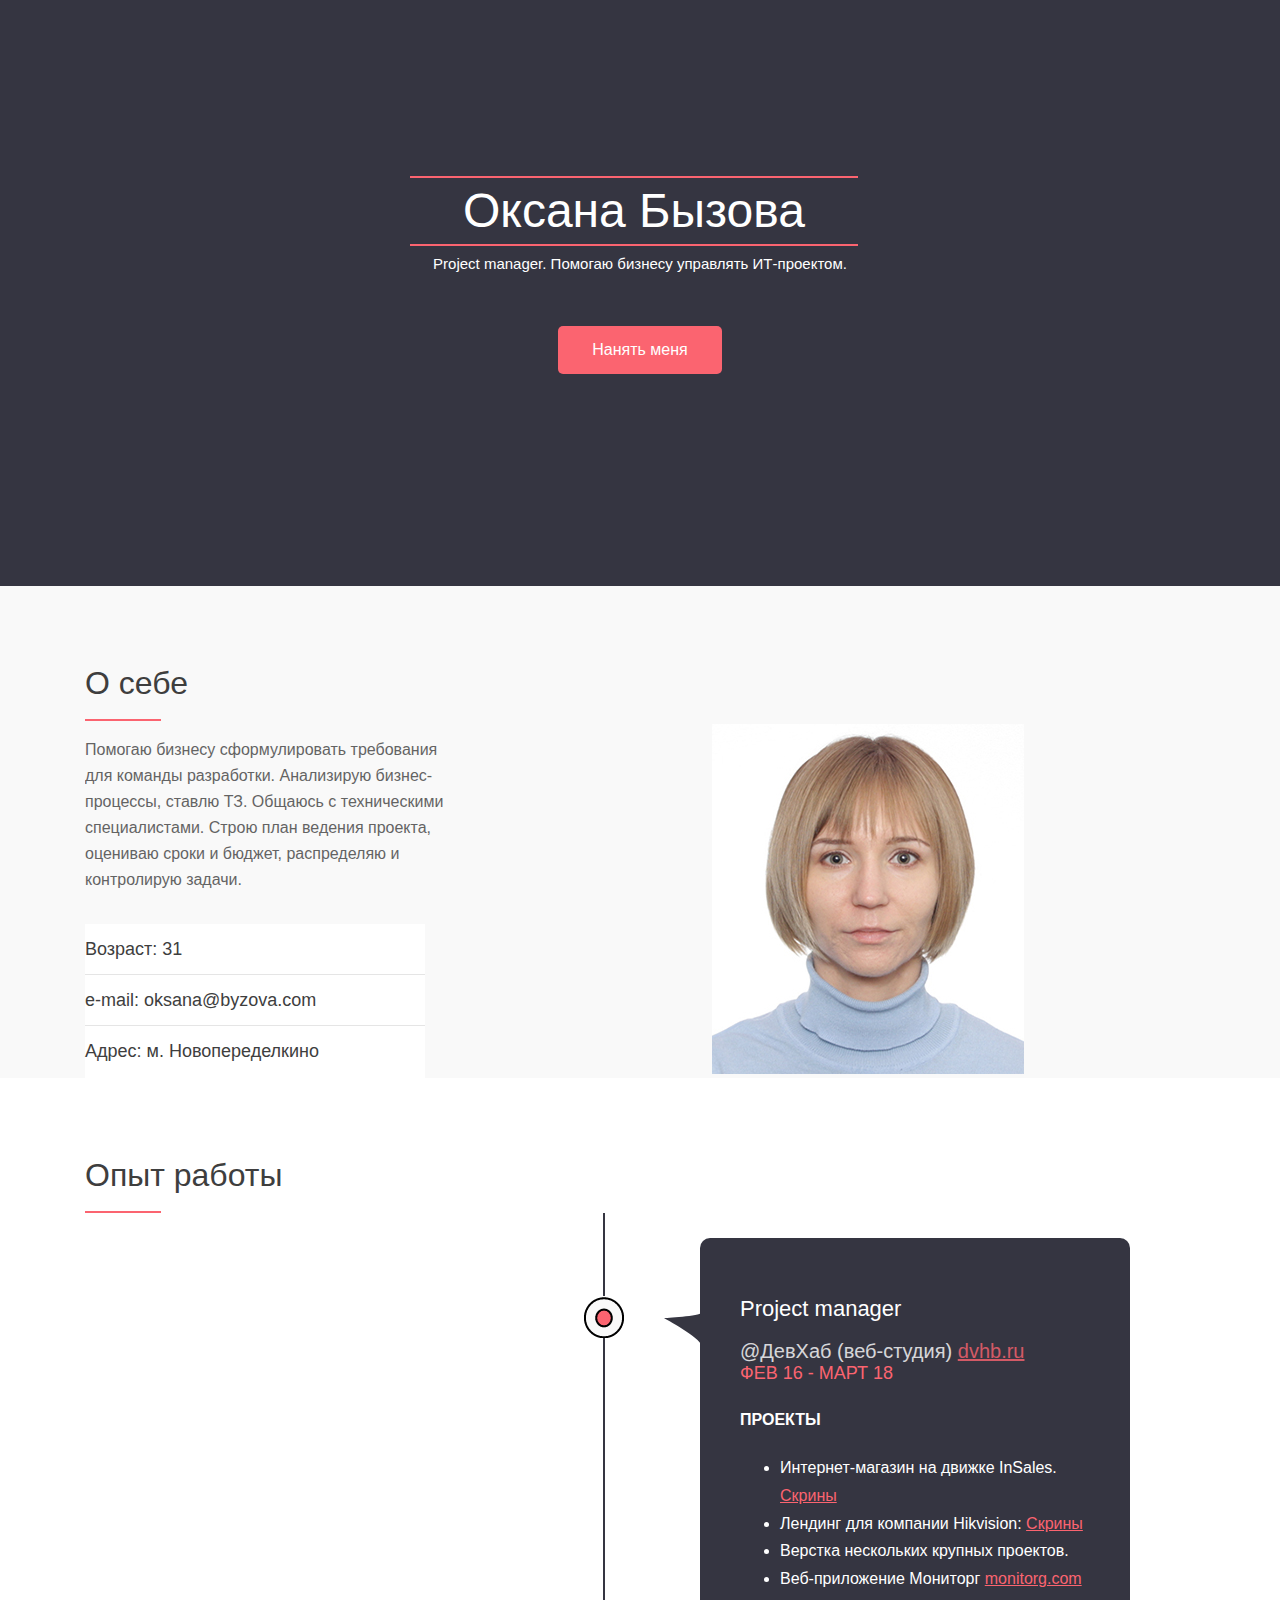
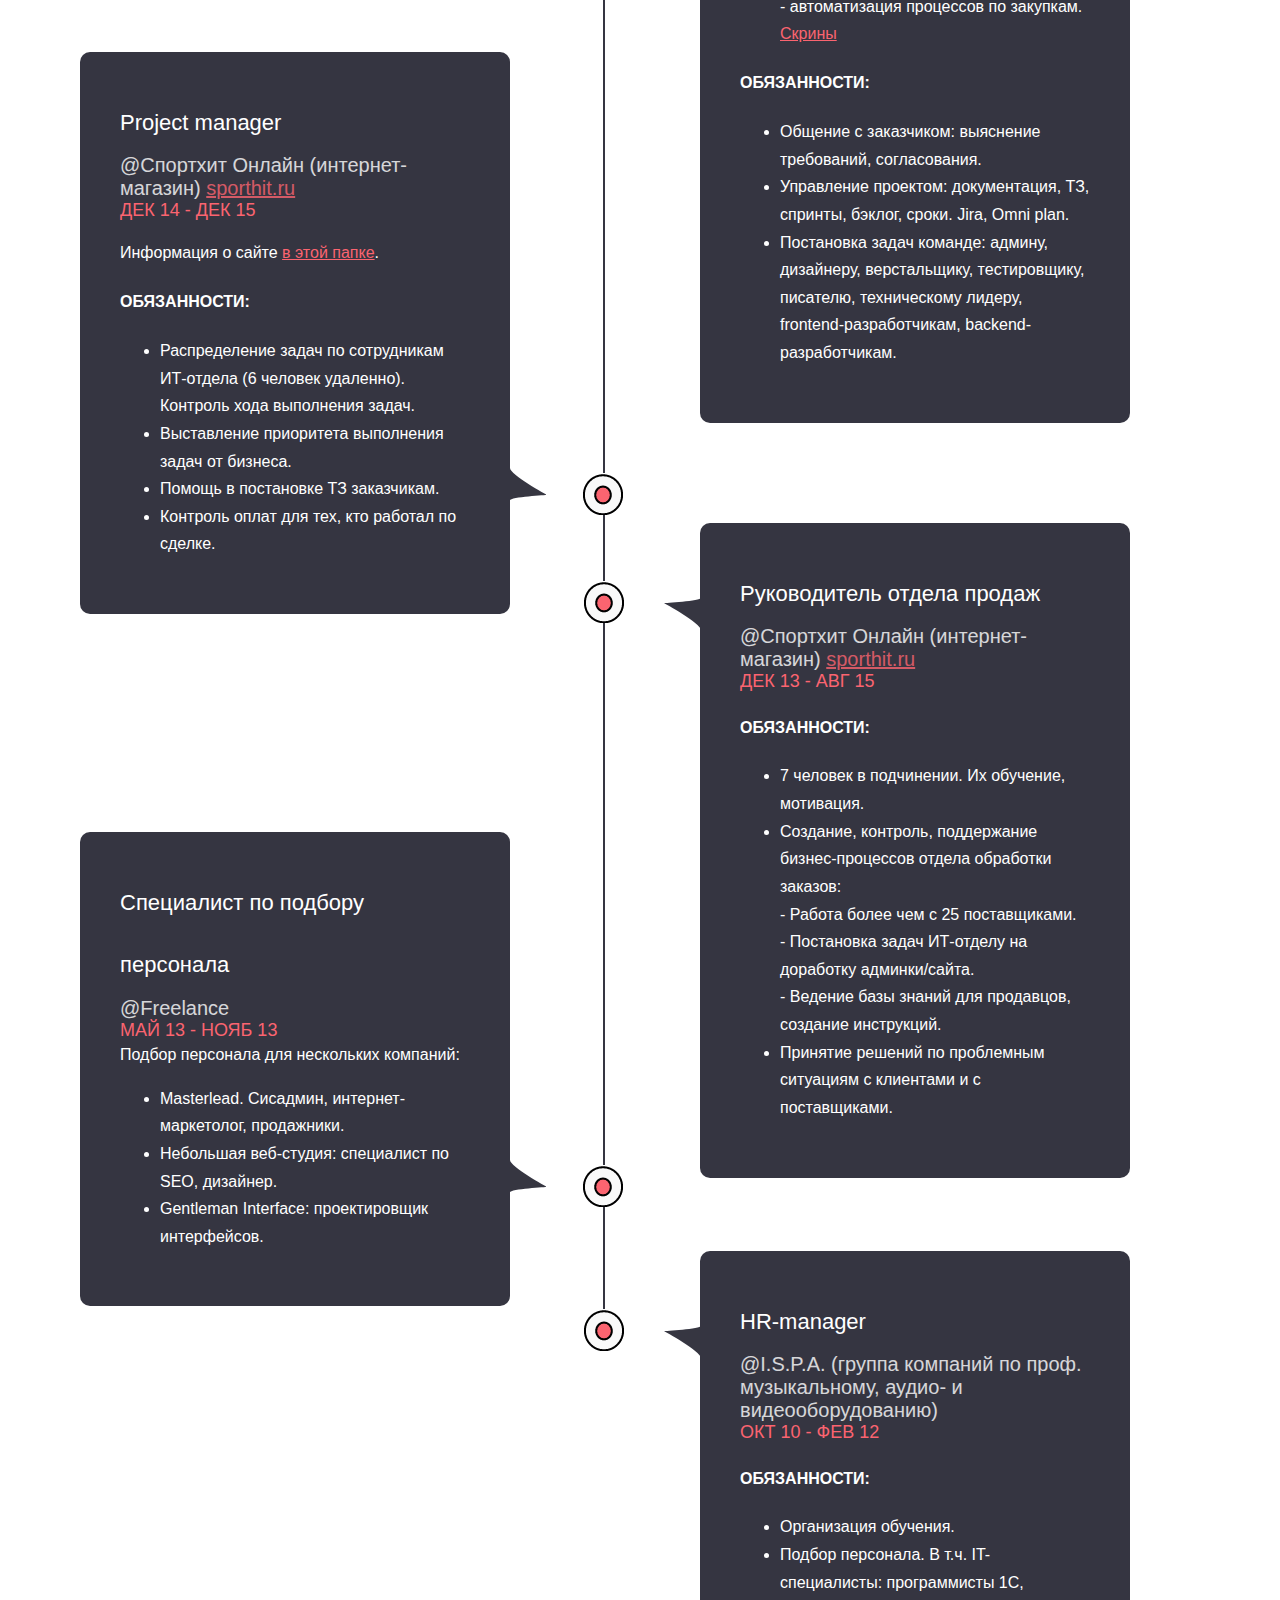
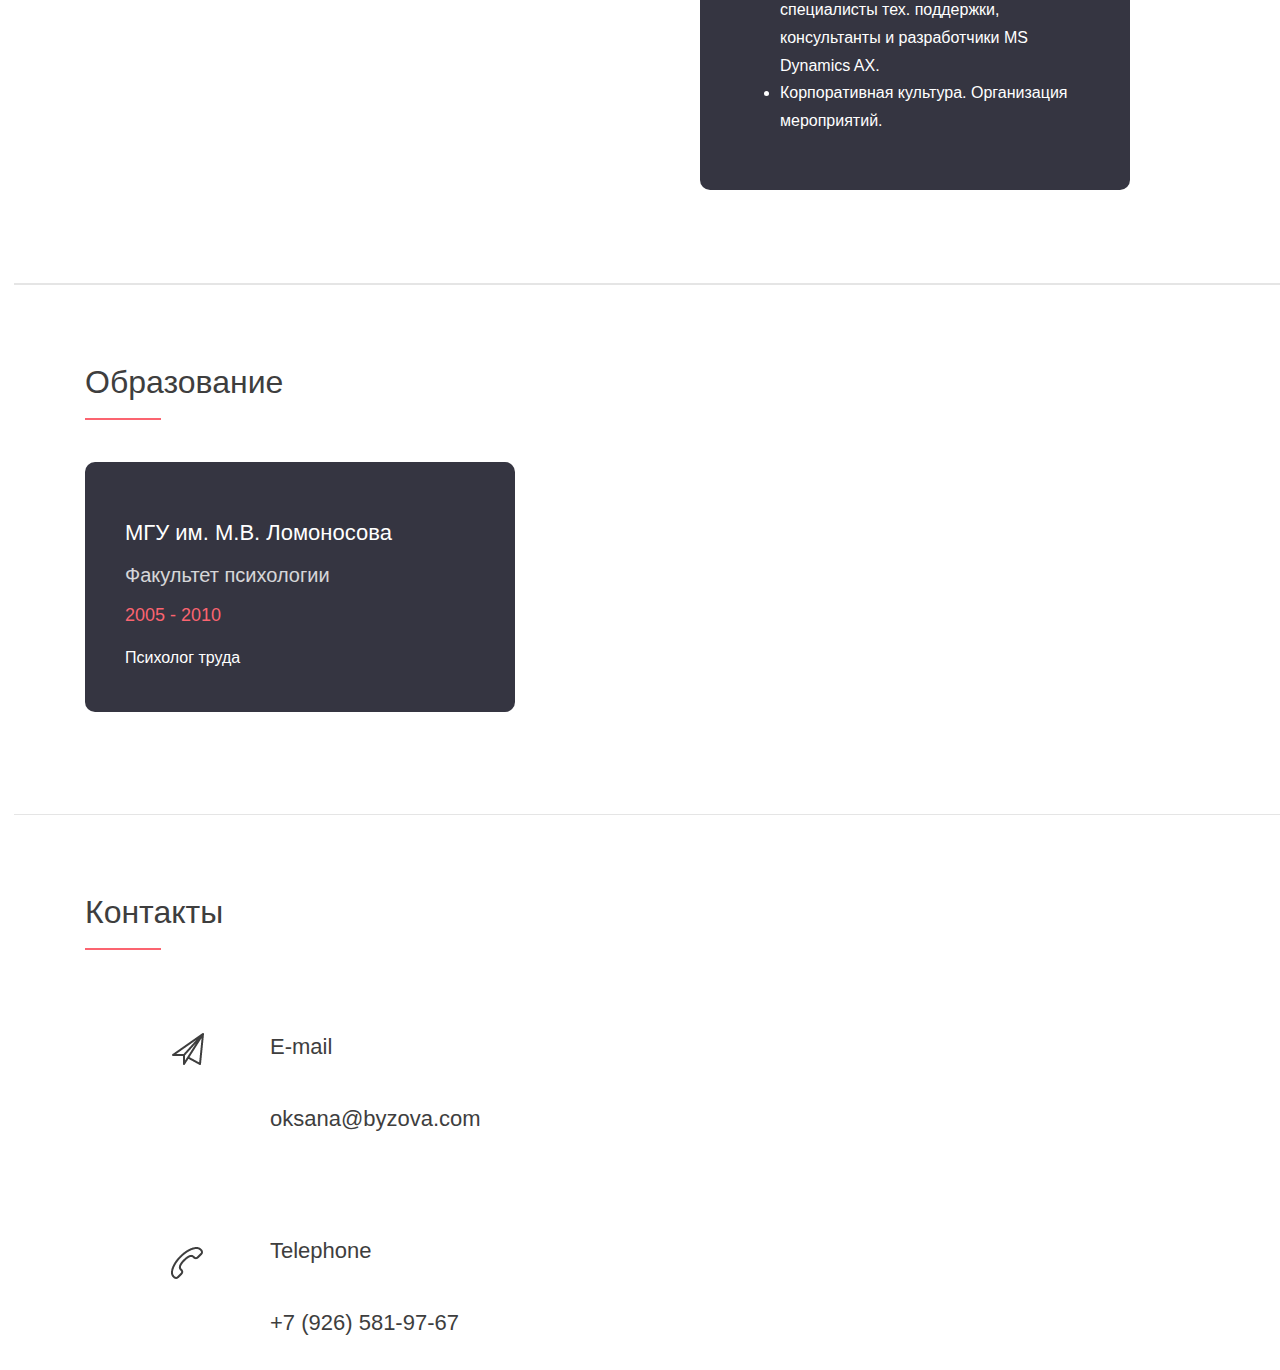
==== commit 985e28b5: "Добавлена пропавшая полоска у опыта работы" ====
--- a/index.html
+++ b/index.html
@@ -40,7 +40,7 @@
 
         <div class="experience">
             <h2>Опыт работы</h2>
-            <div class="underline_work"></div>
+            <div class="underline"></div>
             
             <div class="polosa"> </div>
 
--- a/style.css
+++ b/style.css
@@ -1,7 +1,7 @@
 @media screen and (max-device-width: 1000px) {
     main .experience {display:none;}
     main .experience_mob {display:block;}
-    main .polosa_mob {height: 94.5%;}
+    main .polosa_mob {height: 96%;}
 }
 @media screen and (max-device-width: 600px) {
     header .infoblock {width: 600px; margin-left: -300px; top: 22%;}
@@ -26,6 +26,7 @@
     footer p {font-size: 40px;}
     main .education {height: 565px;}
     #block6 {top: 226px;}
+    .separate_line {display: none;}
     
    }
 @media screen and (min-device-width: 1000px) {
@@ -54,6 +55,8 @@
     footer p {font-size: 22px;}
     main .education {height: 450px;}
     #block6 {top: 177px;}
+    main .separate_line {width: 100%; height: 1px; background-color: #000000; opacity: 0.1; position:relative; left: 14px;
+}
     
    }
 body {
@@ -293,15 +296,6 @@
     border: 0;
 }
 
-main .separate_line {
-width: 100%;
-height: 1px;
-background-color: #000000;
-opacity: 0.1;
-position:relative;
-left: 14px;
-}
-
 main .education {
     padding-top: 79px;
     padding-left: 85px;
